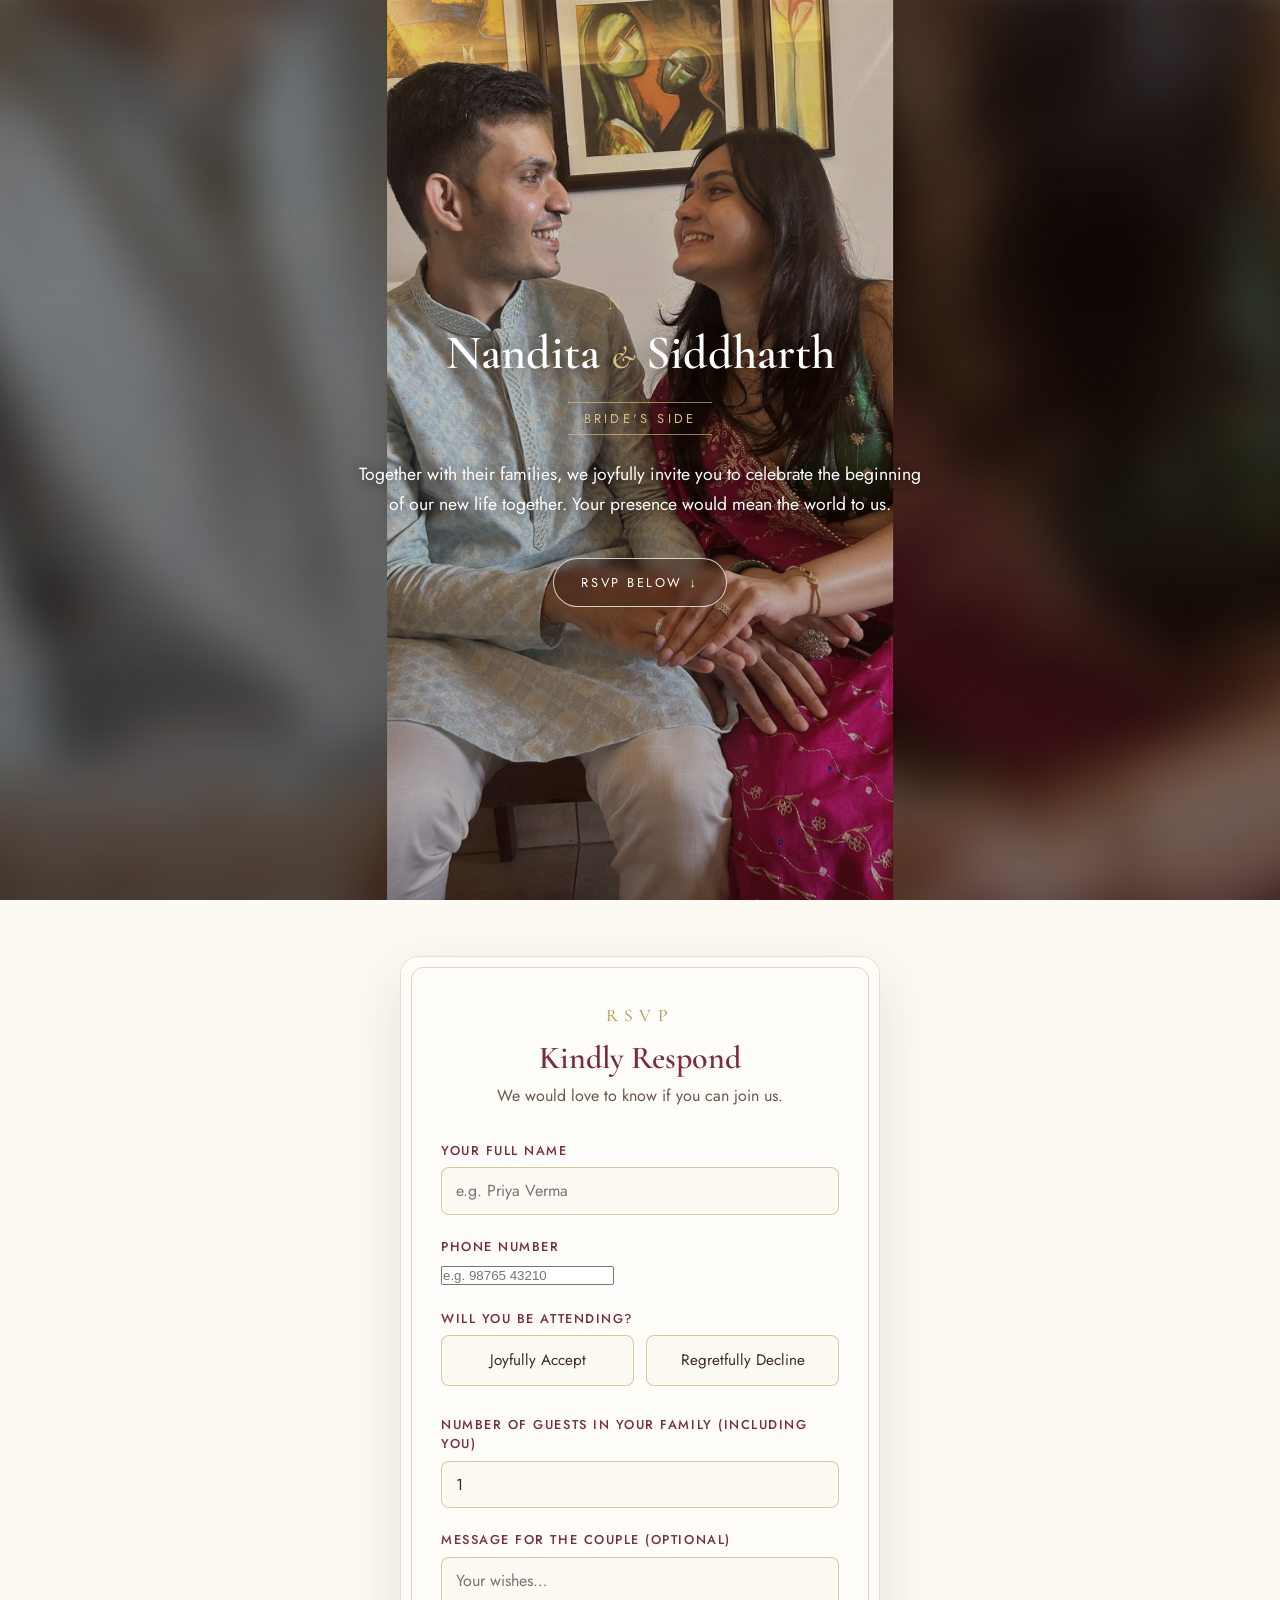
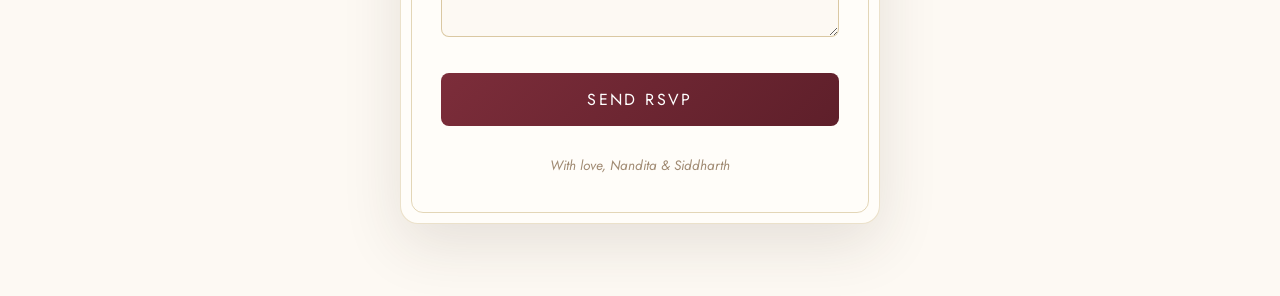
==== nandita/index.html @ 1c2ea53d "Add phone number field; hide form header after submission Co-Authored-By: Claude Fable 5 <noreply@an" ====
<!DOCTYPE html>
<html lang="en">
<head>
  <meta charset="UTF-8" />
  <meta name="viewport" content="width=device-width, initial-scale=1.0" />
  <title>Nandita &amp; Siddharth — RSVP</title>
  <link rel="preconnect" href="https://fonts.googleapis.com" />
  <link rel="preconnect" href="https://fonts.gstatic.com" crossorigin />
  <link href="https://fonts.googleapis.com/css2?family=Cormorant+Garamond:ital,wght@0,500;0,600;1,500&family=Jost:wght@300;400;500&display=swap" rel="stylesheet" />
  <link rel="stylesheet" href="../assets/style.css" />
</head>
<body class="rsvp" data-side="Bride's side (Nandita)">

  <section class="hero">
    <div class="bg-photo" aria-hidden="true">
      <div class="bg-blur"></div>
      <div class="bg-main"></div>
    </div>
    <div class="hero-content">
      <div class="monogram">N &middot; S</div>
      <h1>Nandita <span class="amp">&amp;</span> Siddharth</h1>
      <div class="side-tag">Bride's Side</div>
      <p class="hero-message">
        Together with their families, we joyfully invite you to celebrate
        the beginning of our new life together. Your presence would mean
        the world to us.
      </p>
      <a class="scroll-cue" href="#rsvp">RSVP Below &darr;</a>
    </div>
  </section>

  <section class="form-section" id="rsvp">
    <main class="card">
      <div id="form-intro">
        <div class="monogram">RSVP</div>
        <h2>Kindly Respond</h2>
        <p class="invite-line">We would love to know if you can join us.</p>
      </div>

      <form id="rsvp-form">
        <div class="field">
          <label for="name">Your Full Name</label>
          <input type="text" id="name" name="name" required autocomplete="name" placeholder="e.g. Priya Verma" />
        </div>

        <div class="field">
          <label for="phone">Phone Number</label>
          <input type="tel" id="phone" name="phone" required autocomplete="tel" inputmode="tel" pattern="[0-9+\-\s\(\)]{7,15}" title="Please enter a valid phone number" placeholder="e.g. 98765 43210" />
        </div>

        <div class="field">
          <label>Will you be attending?</label>
          <div class="choice-row">
            <span>
              <input type="radio" id="attend-yes" name="attending" value="Yes" required />
              <label class="choice" for="attend-yes">Joyfully Accept</label>
            </span>
            <span>
              <input type="radio" id="attend-no" name="attending" value="No" />
              <label class="choice" for="attend-no">Regretfully Decline</label>
            </span>
          </div>
        </div>

        <div class="field" id="guests-field">
          <label for="guests">Number of Guests in Your Family (including you)</label>
          <input type="number" id="guests" name="guests" min="1" max="15" value="1" />
        </div>

        <div class="field">
          <label for="message">Message for the Couple (optional)</label>
          <textarea id="message" name="message" placeholder="Your wishes…"></textarea>
        </div>

        <button type="submit">Send RSVP</button>
        <p id="form-error" class="hidden"></p>
      </form>

      <div id="thank-you" class="hidden">
        <p class="big">Thank you!</p>
        <p id="thank-you-text"></p>
      </div>

      <p class="footer-note">With love, Nandita &amp; Siddharth</p>
    </main>
  </section>

  <script src="../assets/config.js"></script>
  <script src="../assets/rsvp.js"></script>
</body>
</html>
---- assets/style.css ----
:root {
  --cream: #fdf9f3;
  --ink: #3d2b1f;
  --gold: #b08d3e;
  --gold-light: #d9bf82;
  --maroon: #7c2d3a;
  --maroon-dark: #5e1f2a;
  --shadow: 0 20px 60px rgba(61, 43, 31, 0.12);
}

* {
  margin: 0;
  padding: 0;
  box-sizing: border-box;
}

body {
  font-family: "Jost", "Segoe UI", sans-serif;
  background: var(--cream);
  color: var(--ink);
  min-height: 100vh;
  display: flex;
  align-items: center;
  justify-content: center;
  padding: 2rem 1rem;
  background-image:
    radial-gradient(circle at 10% 10%, rgba(176, 141, 62, 0.08), transparent 40%),
    radial-gradient(circle at 90% 90%, rgba(124, 45, 58, 0.07), transparent 40%);
}

.card {
  background: #fffdf9;
  max-width: 480px;
  width: 100%;
  border-radius: 18px;
  box-shadow: var(--shadow);
  padding: 3rem 2.5rem;
  text-align: center;
  border: 1px solid rgba(176, 141, 62, 0.25);
  position: relative;
}

.card::before {
  content: "";
  position: absolute;
  inset: 10px;
  border: 1px solid rgba(176, 141, 62, 0.35);
  border-radius: 12px;
  pointer-events: none;
}

.monogram {
  font-family: "Cormorant Garamond", Georgia, serif;
  font-size: 1.1rem;
  letter-spacing: 0.35em;
  text-transform: uppercase;
  color: var(--gold);
  margin-bottom: 0.75rem;
}

h1 {
  font-family: "Cormorant Garamond", Georgia, serif;
  font-weight: 600;
  font-size: 2.6rem;
  line-height: 1.15;
  color: var(--maroon);
  margin-bottom: 0.4rem;
}

h1 .amp {
  font-style: italic;
  color: var(--gold);
  font-size: 2rem;
}

.side-tag {
  display: inline-block;
  font-size: 0.8rem;
  letter-spacing: 0.25em;
  text-transform: uppercase;
  color: var(--gold);
  border-top: 1px solid var(--gold-light);
  border-bottom: 1px solid var(--gold-light);
  padding: 0.35rem 1rem;
  margin: 0.9rem 0 1.6rem;
}

.invite-line {
  font-size: 1rem;
  color: #6b5647;
  margin-bottom: 2rem;
  line-height: 1.6;
}

form {
  text-align: left;
}

.field {
  margin-bottom: 1.4rem;
}

label {
  display: block;
  font-size: 0.8rem;
  letter-spacing: 0.12em;
  text-transform: uppercase;
  color: var(--maroon);
  margin-bottom: 0.45rem;
  font-weight: 500;
}

input[type="text"],
input[type="number"],
textarea {
  width: 100%;
  padding: 0.7rem 0.9rem;
  border: 1px solid rgba(176, 141, 62, 0.45);
  border-radius: 8px;
  background: var(--cream);
  font-family: inherit;
  font-size: 1rem;
  color: var(--ink);
  transition: border-color 0.2s, box-shadow 0.2s;
}

input:focus,
textarea:focus {
  outline: none;
  border-color: var(--gold);
  box-shadow: 0 0 0 3px rgba(176, 141, 62, 0.15);
}

textarea {
  resize: vertical;
  min-height: 80px;
}

.choice-row {
  display: grid;
  grid-template-columns: 1fr 1fr;
  gap: 0.75rem;
}

.choice-row input[type="radio"] {
  position: absolute;
  opacity: 0;
  pointer-events: none;
}

.choice-row .choice {
  display: block;
  text-align: center;
  padding: 0.85rem 0.5rem;
  border: 1px solid rgba(176, 141, 62, 0.45);
  border-radius: 8px;
  background: var(--cream);
  cursor: pointer;
  font-size: 0.95rem;
  text-transform: none;
  letter-spacing: normal;
  color: var(--ink);
  font-weight: 400;
  transition: all 0.2s;
}

.choice-row input[type="radio"]:checked + .choice {
  background: var(--maroon);
  border-color: var(--maroon);
  color: #fff;
}

.choice-row input[type="radio"]:focus-visible + .choice {
  box-shadow: 0 0 0 3px rgba(124, 45, 58, 0.3);
}

button[type="submit"] {
  width: 100%;
  padding: 0.95rem;
  margin-top: 0.5rem;
  border: none;
  border-radius: 8px;
  background: linear-gradient(135deg, var(--maroon), var(--maroon-dark));
  color: #fff;
  font-family: inherit;
  font-size: 1rem;
  letter-spacing: 0.15em;
  text-transform: uppercase;
  cursor: pointer;
  transition: transform 0.15s, box-shadow 0.15s;
}

button[type="submit"]:hover:not(:disabled) {
  transform: translateY(-1px);
  box-shadow: 0 8px 20px rgba(124, 45, 58, 0.3);
}

button[type="submit"]:disabled {
  opacity: 0.6;
  cursor: wait;
}

#guests-field.hidden,
#thank-you.hidden,
#rsvp-form.hidden,
#form-intro.hidden,
#form-error.hidden {
  display: none;
}

#thank-you {
  padding: 2rem 0 1rem;
}

#thank-you .big {
  font-family: "Cormorant Garamond", Georgia, serif;
  font-size: 1.9rem;
  color: var(--maroon);
  margin-bottom: 0.6rem;
}

#thank-you p {
  color: #6b5647;
  line-height: 1.6;
}

#form-error {
  margin-top: 1rem;
  color: #a33;
  font-size: 0.9rem;
  text-align: center;
}

.footer-note {
  margin-top: 1.8rem;
  font-size: 0.85rem;
  color: #a08a72;
  font-style: italic;
}

/* Landing page */
body.landing {
  background: #2e1610;
}

/* Photo background: the full photo (never cropped) over a blurred fill */
.bg-photo {
  position: fixed;
  inset: 0;
  z-index: -1;
  overflow: hidden;
}

.bg-photo .bg-blur {
  position: absolute;
  inset: -5%;
  background: url("couple-bg.jpg") center / cover no-repeat;
  filter: blur(24px) brightness(0.65);
}

.bg-photo .bg-main {
  position: absolute;
  inset: 0;
  background: url("couple-bg.jpg") center / contain no-repeat;
  animation: bg-drift 16s ease-in-out infinite alternate;
  will-change: transform;
}

.bg-photo::after {
  content: "";
  position: absolute;
  inset: 0;
  background: linear-gradient(rgba(46, 22, 16, 0.15), rgba(46, 22, 16, 0.4));
}

@keyframes bg-drift {
  from {
    transform: scale(1);
  }
  to {
    transform: scale(1.04) translate(0.5%, -0.5%);
  }
}

@media (prefers-reduced-motion: reduce) {
  .bg-photo .bg-main,
  .scroll-cue {
    animation: none;
  }
}

/* RSVP pages: full-screen photo hero, form below */
html {
  scroll-behavior: smooth;
}

body.rsvp {
  display: block;
  padding: 0;
  background: var(--cream);
}

.hero {
  position: relative;
  min-height: 100vh;
  display: flex;
  align-items: center;
  justify-content: center;
  text-align: center;
  padding: 2rem 1rem;
  overflow: hidden;
}

.hero .bg-photo {
  position: absolute;
}

.hero-content {
  position: relative;
  max-width: 580px;
  color: #fff;
}

.hero-content .monogram {
  color: var(--gold-light);
}

.hero-content h1 {
  color: #fff;
  font-size: 3rem;
  text-shadow: 0 2px 20px rgba(0, 0, 0, 0.55);
}

.hero-content .amp {
  color: var(--gold-light);
}

.hero-content .side-tag {
  color: var(--gold-light);
  border-color: rgba(217, 191, 130, 0.65);
}

.hero-message {
  font-size: 1.1rem;
  line-height: 1.7;
  margin-bottom: 2.4rem;
  text-shadow: 0 1px 12px rgba(0, 0, 0, 0.6);
}

.scroll-cue {
  display: inline-block;
  color: #fff;
  text-decoration: none;
  font-size: 0.8rem;
  letter-spacing: 0.2em;
  text-transform: uppercase;
  padding: 0.85rem 1.7rem;
  border: 1px solid rgba(255, 255, 255, 0.75);
  border-radius: 999px;
  background: rgba(46, 22, 16, 0.35);
  backdrop-filter: blur(4px);
  -webkit-backdrop-filter: blur(4px);
  animation: cue-bob 1.8s ease-in-out infinite;
  transition: background 0.2s, border-color 0.2s;
}

.scroll-cue:hover {
  background: var(--maroon);
  border-color: var(--maroon);
}

@keyframes cue-bob {
  0%, 100% {
    transform: translateY(0);
  }
  50% {
    transform: translateY(6px);
  }
}

.form-section {
  display: flex;
  justify-content: center;
  padding: 3.5rem 1rem 4.5rem;
}

.card h2 {
  font-family: "Cormorant Garamond", Georgia, serif;
  font-weight: 600;
  font-size: 2rem;
  color: var(--maroon);
  margin-bottom: 0.4rem;
}

.landing-content {
  position: relative;
  max-width: 480px;
  width: 100%;
  text-align: center;
}

.landing-content .monogram {
  color: var(--gold-light);
}

.landing-content h1 {
  color: #fff;
  text-shadow: 0 2px 20px rgba(0, 0, 0, 0.55);
}

.landing-content .amp {
  color: var(--gold-light);
}

.landing-content .invite-line {
  color: rgba(255, 255, 255, 0.92);
  text-shadow: 0 1px 12px rgba(0, 0, 0, 0.6);
}


.couple-photo {
  width: 210px;
  height: 265px;
  margin: 0.5rem auto 1.4rem;
  border-radius: 110px 110px 14px 14px;
  padding: 6px;
  background: linear-gradient(160deg, var(--gold-light), var(--gold), var(--gold-light));
  box-shadow: 0 12px 30px rgba(61, 43, 31, 0.18);
}

.couple-photo img {
  width: 100%;
  height: 100%;
  object-fit: cover;
  object-position: center 30%;
  border-radius: 104px 104px 10px 10px;
  display: block;
}


.landing-links {
  display: grid;
  gap: 1rem;
  margin-top: 1.5rem;
}

.landing-links a {
  display: block;
  padding: 1rem;
  border: 1px solid rgba(217, 191, 130, 0.7);
  border-radius: 10px;
  text-decoration: none;
  color: #fff;
  font-size: 1.05rem;
  letter-spacing: 0.08em;
  background: rgba(46, 22, 16, 0.4);
  backdrop-filter: blur(5px);
  -webkit-backdrop-filter: blur(5px);
  text-shadow: 0 1px 8px rgba(0, 0, 0, 0.5);
  transition: all 0.2s;
}

.landing-links a:hover {
  background: var(--maroon);
  color: #fff;
  border-color: var(--maroon);
}
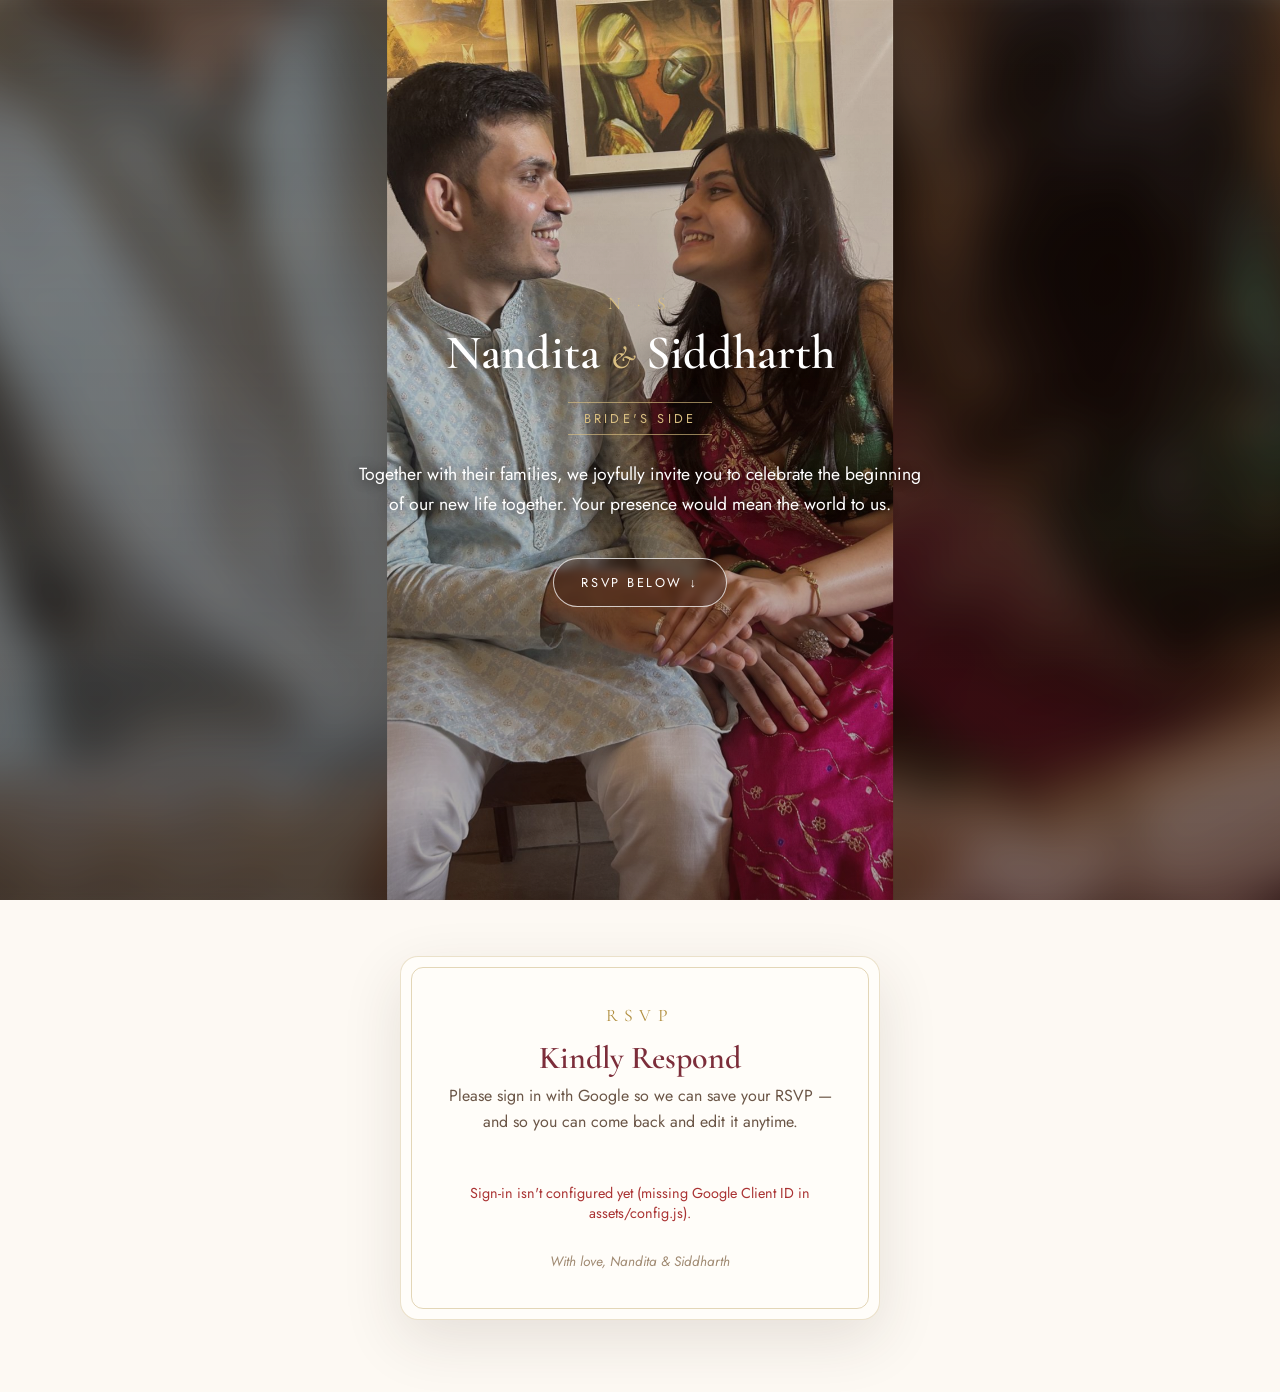
==== commit 0b49fd00: "Add Google sign-in with one editable RSVP per email Store all responses in a single RSVPs tab keyed " ====
--- a/nandita/index.html
+++ b/nandita/index.html
@@ -31,16 +31,30 @@
 
   <section class="form-section" id="rsvp">
     <main class="card">
-      <div id="form-intro">
+      <div id="signin-gate">
         <div class="monogram">RSVP</div>
         <h2>Kindly Respond</h2>
-        <p class="invite-line">We would love to know if you can join us.</p>
+        <p class="invite-line">Please sign in with Google so we can save your RSVP — and so you can come back and edit it anytime.</p>
+        <div id="google-btn"></div>
+        <p id="signin-error" class="hidden"></p>
       </div>
 
-      <form id="rsvp-form">
+      <div id="form-intro" class="hidden">
+        <div class="monogram">RSVP</div>
+        <h2 id="form-heading">Kindly Respond</h2>
+        <p class="invite-line" id="form-subtitle">We would love to know if you can join us.</p>
+        <p id="signed-in-as" class="signed-in"></p>
+      </div>
+
+      <form id="rsvp-form" class="hidden">
         <div class="field">
           <label for="name">Your Full Name</label>
           <input type="text" id="name" name="name" required autocomplete="name" placeholder="e.g. Priya Verma" />
+        </div>
+
+        <div class="field">
+          <label for="email">Email</label>
+          <input type="email" id="email" name="email" readonly />
         </div>
 
         <div class="field">
@@ -72,7 +86,7 @@
           <textarea id="message" name="message" placeholder="Your wishes…"></textarea>
         </div>
 
-        <button type="submit">Send RSVP</button>
+        <button type="submit" id="submit-btn">Send RSVP</button>
         <p id="form-error" class="hidden"></p>
       </form>
 
@@ -85,6 +99,7 @@
     </main>
   </section>
 
+  <script src="https://accounts.google.com/gsi/client"></script>
   <script src="../assets/config.js"></script>
   <script src="../assets/rsvp.js"></script>
 </body>
--- a/assets/style.css
+++ b/assets/style.css
@@ -204,8 +204,29 @@
 #thank-you.hidden,
 #rsvp-form.hidden,
 #form-intro.hidden,
+#signin-gate.hidden,
+#signin-error.hidden,
 #form-error.hidden {
   display: none;
+}
+
+#google-btn {
+  display: flex;
+  justify-content: center;
+  margin: 1.6rem 0 0.4rem;
+}
+
+.signed-in {
+  font-size: 0.85rem;
+  color: #6b5647;
+  margin-top: 0.5rem;
+}
+
+#signin-error {
+  margin-top: 1rem;
+  color: #a33;
+  font-size: 0.9rem;
+  text-align: center;
 }
 
 #thank-you {
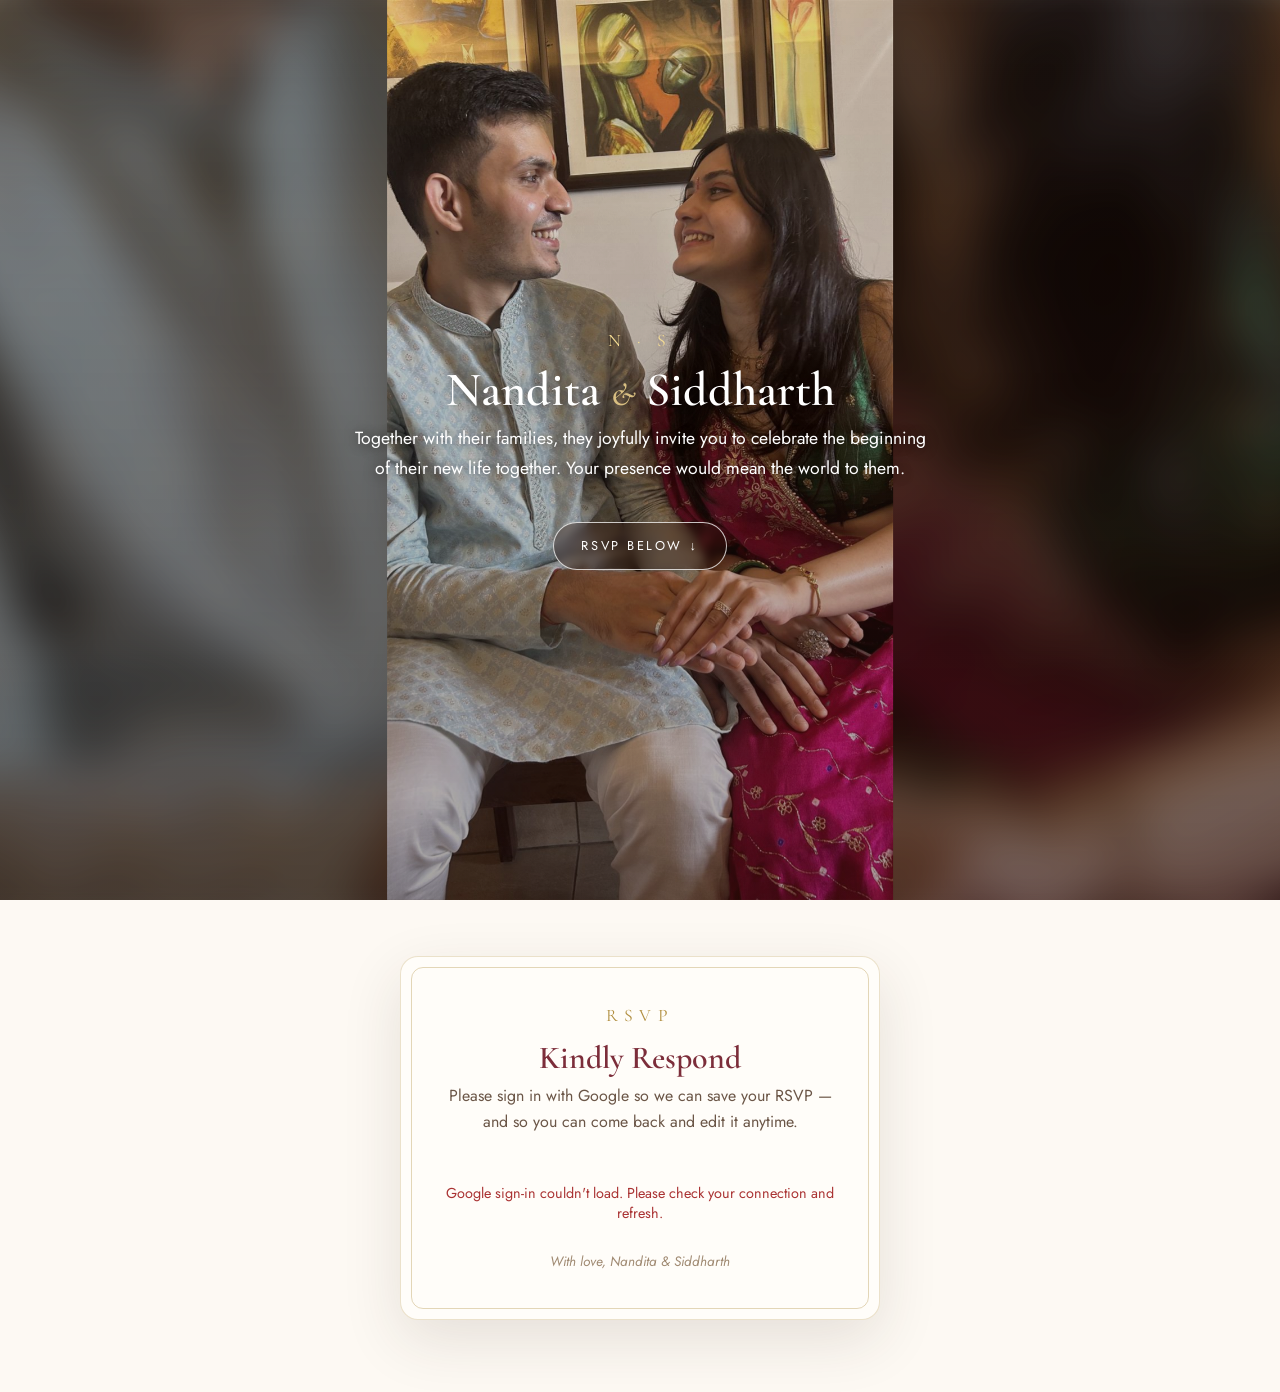
==== commit a29bffa0: "Remove side tags, update hero message, brighten monogram over photo Co-Authored-By: Claude Fable 5 <" ====
--- a/nandita/index.html
+++ b/nandita/index.html
@@ -19,11 +19,10 @@
     <div class="hero-content">
       <div class="monogram">N &middot; S</div>
       <h1>Nandita <span class="amp">&amp;</span> Siddharth</h1>
-      <div class="side-tag">Bride's Side</div>
       <p class="hero-message">
-        Together with their families, we joyfully invite you to celebrate
-        the beginning of our new life together. Your presence would mean
-        the world to us.
+        Together with their families, they joyfully invite you to celebrate
+        the beginning of their new life together. Your presence would mean
+        the world to them.
       </p>
       <a class="scroll-cue" href="#rsvp">RSVP Below &darr;</a>
     </div>
--- a/assets/style.css
+++ b/assets/style.css
@@ -343,7 +343,8 @@
 }
 
 .hero-content .monogram {
-  color: var(--gold-light);
+  color: #f6dd93;
+  text-shadow: 0 2px 12px rgba(0, 0, 0, 0.8);
 }
 
 .hero-content h1 {
@@ -421,7 +422,8 @@
 }
 
 .landing-content .monogram {
-  color: var(--gold-light);
+  color: #f6dd93;
+  text-shadow: 0 2px 12px rgba(0, 0, 0, 0.8);
 }
 
 .landing-content h1 {
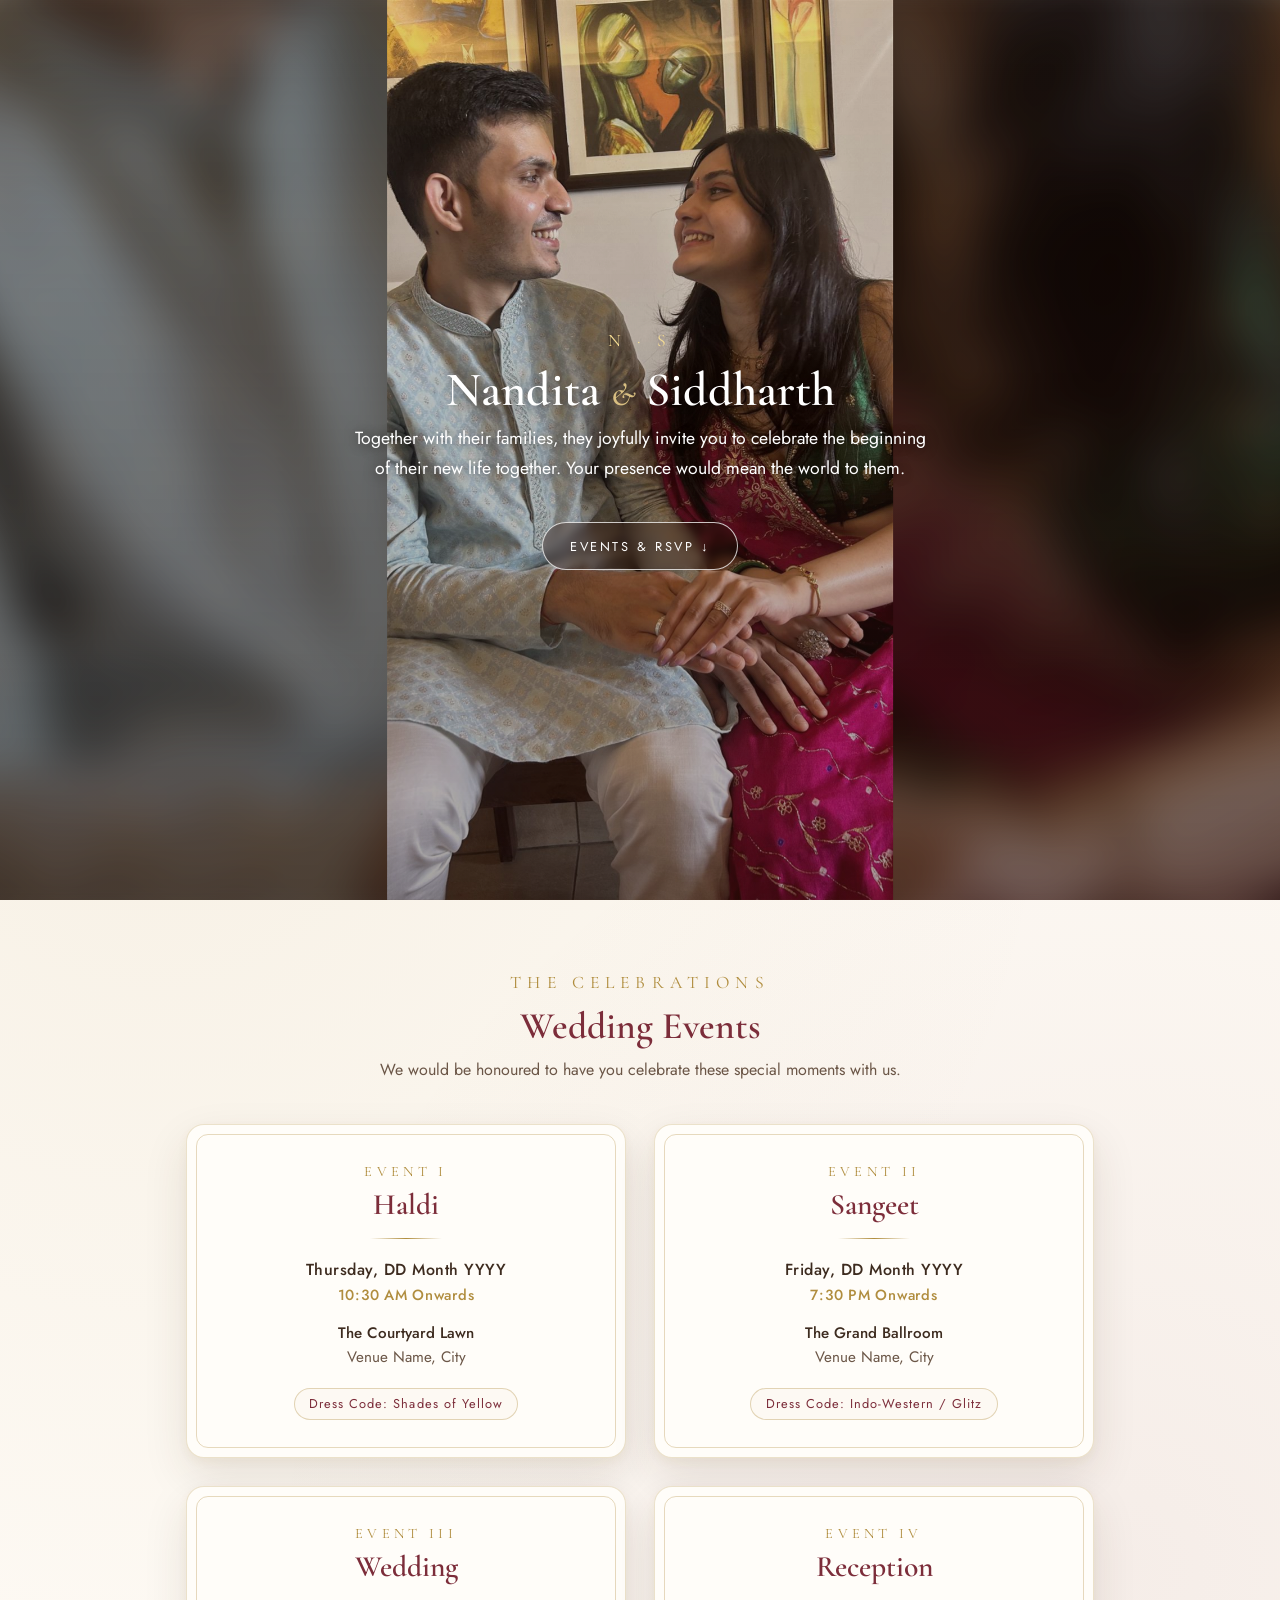
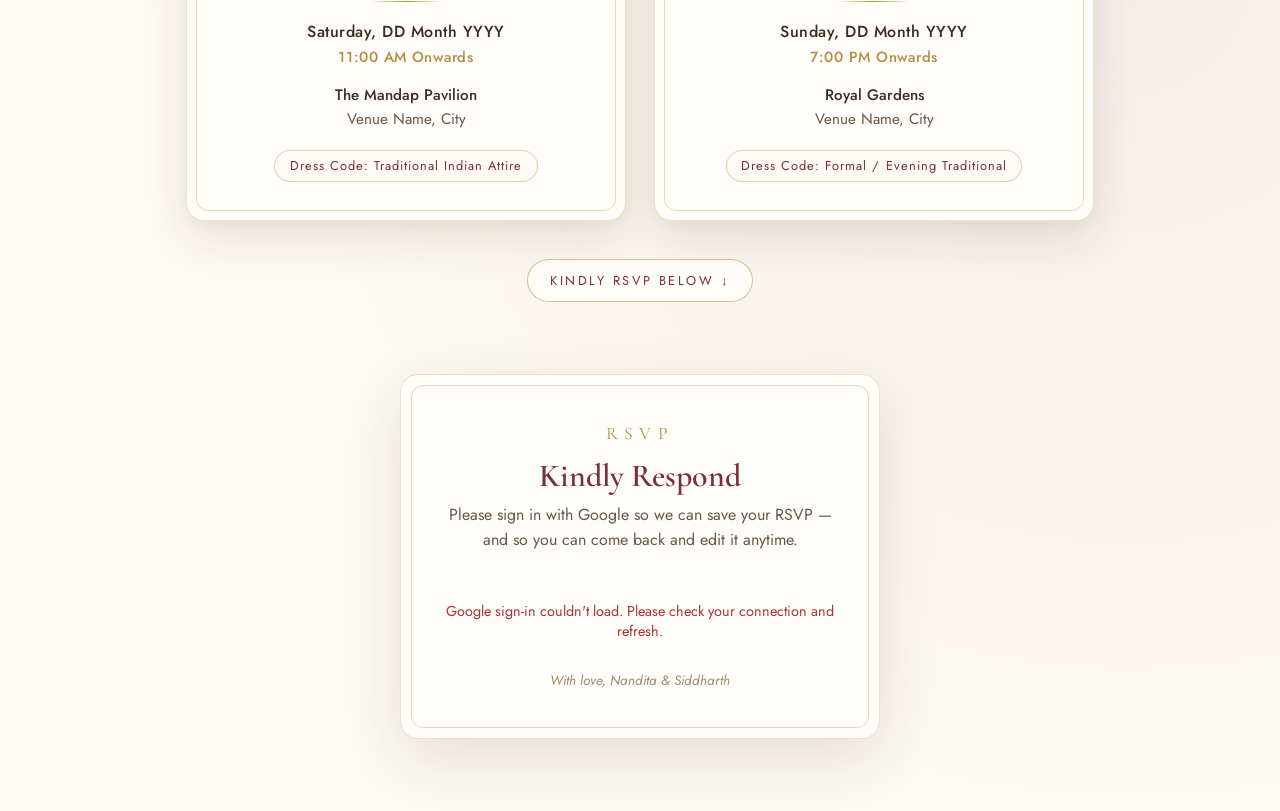
==== commit 90773159: "Add floating event cards, per-event invite links, and per-link sheet tabs" ====
--- a/nandita/index.html
+++ b/nandita/index.html
@@ -9,7 +9,7 @@
   <link href="https://fonts.googleapis.com/css2?family=Cormorant+Garamond:ital,wght@0,500;0,600;1,500&family=Jost:wght@300;400;500&display=swap" rel="stylesheet" />
   <link rel="stylesheet" href="../assets/style.css" />
 </head>
-<body class="rsvp" data-side="Bride's side (Nandita)">
+<body class="rsvp" data-side="Bride - All Events">
 
   <section class="hero">
     <div class="bg-photo" aria-hidden="true">
@@ -24,7 +24,75 @@
         the beginning of their new life together. Your presence would mean
         the world to them.
       </p>
-      <a class="scroll-cue" href="#rsvp">RSVP Below &darr;</a>
+      <a class="scroll-cue" href="#events">Events &amp; RSVP &darr;</a>
+    </div>
+  </section>
+
+  <!-- Event Details: up to 4 floating cards (remove or edit any card below) -->
+  <section class="events-section" id="events">
+    <div class="events-header">
+      <div class="monogram">The Celebrations</div>
+      <h2>Wedding Events</h2>
+      <p class="events-intro">We would be honoured to have you celebrate these special moments with us.</p>
+    </div>
+
+    <div class="events-grid">
+      <article class="event-card">
+        <div class="event-tag">Event I</div>
+        <h3 class="event-title">Haldi</h3>
+        <div class="event-divider" aria-hidden="true"></div>
+        <p class="event-date">Thursday, DD Month YYYY</p>
+        <p class="event-time">10:30 AM Onwards</p>
+        <p class="event-venue">
+          <strong>The Courtyard Lawn</strong>
+          Venue Name, City
+        </p>
+        <span class="event-note">Dress Code: Shades of Yellow</span>
+        <!-- Optional map link: <br /><a class="event-map-link" href="https://maps.google.com" target="_blank" rel="noopener">View on Map</a> -->
+      </article>
+
+      <article class="event-card">
+        <div class="event-tag">Event II</div>
+        <h3 class="event-title">Sangeet</h3>
+        <div class="event-divider" aria-hidden="true"></div>
+        <p class="event-date">Friday, DD Month YYYY</p>
+        <p class="event-time">7:30 PM Onwards</p>
+        <p class="event-venue">
+          <strong>The Grand Ballroom</strong>
+          Venue Name, City
+        </p>
+        <span class="event-note">Dress Code: Indo-Western / Glitz</span>
+      </article>
+
+      <article class="event-card">
+        <div class="event-tag">Event III</div>
+        <h3 class="event-title">Wedding</h3>
+        <div class="event-divider" aria-hidden="true"></div>
+        <p class="event-date">Saturday, DD Month YYYY</p>
+        <p class="event-time">11:00 AM Onwards</p>
+        <p class="event-venue">
+          <strong>The Mandap Pavilion</strong>
+          Venue Name, City
+        </p>
+        <span class="event-note">Dress Code: Traditional Indian Attire</span>
+      </article>
+
+      <article class="event-card">
+        <div class="event-tag">Event IV</div>
+        <h3 class="event-title">Reception</h3>
+        <div class="event-divider" aria-hidden="true"></div>
+        <p class="event-date">Sunday, DD Month YYYY</p>
+        <p class="event-time">7:00 PM Onwards</p>
+        <p class="event-venue">
+          <strong>Royal Gardens</strong>
+          Venue Name, City
+        </p>
+        <span class="event-note">Dress Code: Formal / Evening Traditional</span>
+      </article>
+    </div>
+
+    <div class="events-cta">
+      <a class="events-rsvp-cue" href="#rsvp">Kindly RSVP Below &darr;</a>
     </div>
   </section>
 
--- a/assets/style.css
+++ b/assets/style.css
@@ -308,9 +308,14 @@
   .scroll-cue {
     animation: none;
   }
-}
-
-/* RSVP pages: full-screen photo hero, form below */
+  .event-card.will-reveal {
+    opacity: 1;
+    transform: none;
+    transition: none;
+  }
+}
+
+/* RSVP pages: full-screen photo hero, events, form below */
 html {
   scroll-behavior: smooth;
 }
@@ -318,7 +323,10 @@
 body.rsvp {
   display: block;
   padding: 0;
-  background: var(--cream);
+  background-color: var(--cream);
+  background-image:
+    radial-gradient(circle at 12% 30%, rgba(176, 141, 62, 0.08), transparent 45%),
+    radial-gradient(circle at 88% 65%, rgba(124, 45, 58, 0.06), transparent 45%);
 }
 
 .hero {
@@ -400,10 +408,208 @@
   }
 }
 
+/* Events section — up to 4 floating cards */
+.events-section {
+  max-width: 960px;
+  margin: 0 auto;
+  padding: 4.5rem 1.25rem 2rem;
+  text-align: center;
+}
+
+.events-header {
+  max-width: 540px;
+  margin: 0 auto 2.6rem;
+}
+
+.events-header h2 {
+  font-family: "Cormorant Garamond", Georgia, serif;
+  font-weight: 600;
+  font-size: 2.35rem;
+  line-height: 1.15;
+  color: var(--maroon);
+  margin-bottom: 0.55rem;
+}
+
+.events-intro {
+  font-size: 1rem;
+  color: #6b5647;
+  line-height: 1.6;
+}
+
+.events-grid {
+  display: flex;
+  flex-wrap: wrap;
+  justify-content: center;
+  gap: 1.75rem;
+}
+
+.event-card {
+  background: #fffdf9;
+  flex: 1 1 320px;
+  max-width: 440px;
+  width: 100%;
+  border-radius: 18px;
+  padding: 2.35rem 2rem;
+  text-align: center;
+  border: 1px solid rgba(176, 141, 62, 0.25);
+  box-shadow:
+    0 18px 46px rgba(61, 43, 31, 0.11),
+    0 4px 12px rgba(176, 141, 62, 0.08);
+  position: relative;
+  transition:
+    opacity 0.7s cubic-bezier(0.22, 1, 0.36, 1),
+    transform 0.7s cubic-bezier(0.22, 1, 0.36, 1),
+    box-shadow 0.3s ease;
+}
+
+.event-card:only-child {
+  max-width: 480px;
+}
+
+.event-card::before {
+  content: "";
+  position: absolute;
+  inset: 9px;
+  border: 1px solid rgba(176, 141, 62, 0.32);
+  border-radius: 12px;
+  pointer-events: none;
+}
+
+.event-card.will-reveal {
+  opacity: 0;
+  transform: translateY(36px);
+}
+
+.event-card.will-reveal.is-visible {
+  opacity: 1;
+  transform: translateY(0);
+}
+
+@media (min-width: 720px) {
+  .event-card.will-reveal:nth-child(even) {
+    transition-delay: 0.12s;
+  }
+}
+
+.event-card:hover,
+.event-card.will-reveal.is-visible:hover {
+  transform: translateY(-6px);
+  box-shadow:
+    0 26px 56px rgba(61, 43, 31, 0.16),
+    0 8px 20px rgba(176, 141, 62, 0.12);
+  transition-delay: 0s;
+}
+
+.event-tag {
+  font-family: "Cormorant Garamond", Georgia, serif;
+  font-size: 0.9rem;
+  letter-spacing: 0.3em;
+  text-transform: uppercase;
+  color: var(--gold);
+  margin-bottom: 0.45rem;
+}
+
+.event-title {
+  font-family: "Cormorant Garamond", Georgia, serif;
+  font-weight: 600;
+  font-size: 1.85rem;
+  line-height: 1.2;
+  color: var(--maroon);
+}
+
+.event-divider {
+  width: 72px;
+  height: 1px;
+  margin: 1rem auto 1.15rem;
+  background: linear-gradient(90deg, transparent, var(--gold), transparent);
+}
+
+.event-date {
+  font-weight: 500;
+  font-size: 1rem;
+  color: var(--ink);
+  letter-spacing: 0.03em;
+}
+
+.event-time {
+  font-size: 0.92rem;
+  color: var(--gold);
+  font-weight: 500;
+  letter-spacing: 0.05em;
+  margin-top: 0.2rem;
+}
+
+.event-venue {
+  margin-top: 1rem;
+  font-size: 0.95rem;
+  line-height: 1.55;
+  color: #6b5647;
+}
+
+.event-venue strong {
+  display: block;
+  font-weight: 500;
+  color: var(--ink);
+}
+
+.event-note {
+  display: inline-block;
+  margin-top: 1.15rem;
+  padding: 0.35rem 0.9rem;
+  font-size: 0.8rem;
+  letter-spacing: 0.08em;
+  color: var(--maroon);
+  background: var(--cream);
+  border: 1px solid rgba(176, 141, 62, 0.35);
+  border-radius: 999px;
+}
+
+.event-map-link {
+  display: inline-block;
+  margin-top: 0.85rem;
+  font-size: 0.82rem;
+  letter-spacing: 0.12em;
+  text-transform: uppercase;
+  color: var(--gold);
+  text-decoration: none;
+  border-bottom: 1px solid rgba(176, 141, 62, 0.45);
+  padding-bottom: 0.1rem;
+  transition: color 0.2s, border-color 0.2s;
+}
+
+.event-map-link:hover {
+  color: var(--maroon);
+  border-color: var(--maroon);
+}
+
+.events-cta {
+  margin-top: 2.4rem;
+}
+
+.events-rsvp-cue {
+  display: inline-block;
+  color: var(--maroon);
+  text-decoration: none;
+  font-size: 0.8rem;
+  letter-spacing: 0.2em;
+  text-transform: uppercase;
+  padding: 0.7rem 1.4rem;
+  border: 1px solid rgba(176, 141, 62, 0.55);
+  border-radius: 999px;
+  background: #fffdf9;
+  transition: background 0.2s, color 0.2s, border-color 0.2s;
+}
+
+.events-rsvp-cue:hover {
+  background: var(--maroon);
+  color: #fff;
+  border-color: var(--maroon);
+}
+
 .form-section {
   display: flex;
   justify-content: center;
-  padding: 3.5rem 1rem 4.5rem;
+  padding: 2.5rem 1rem 4.5rem;
 }
 
 .card h2 {
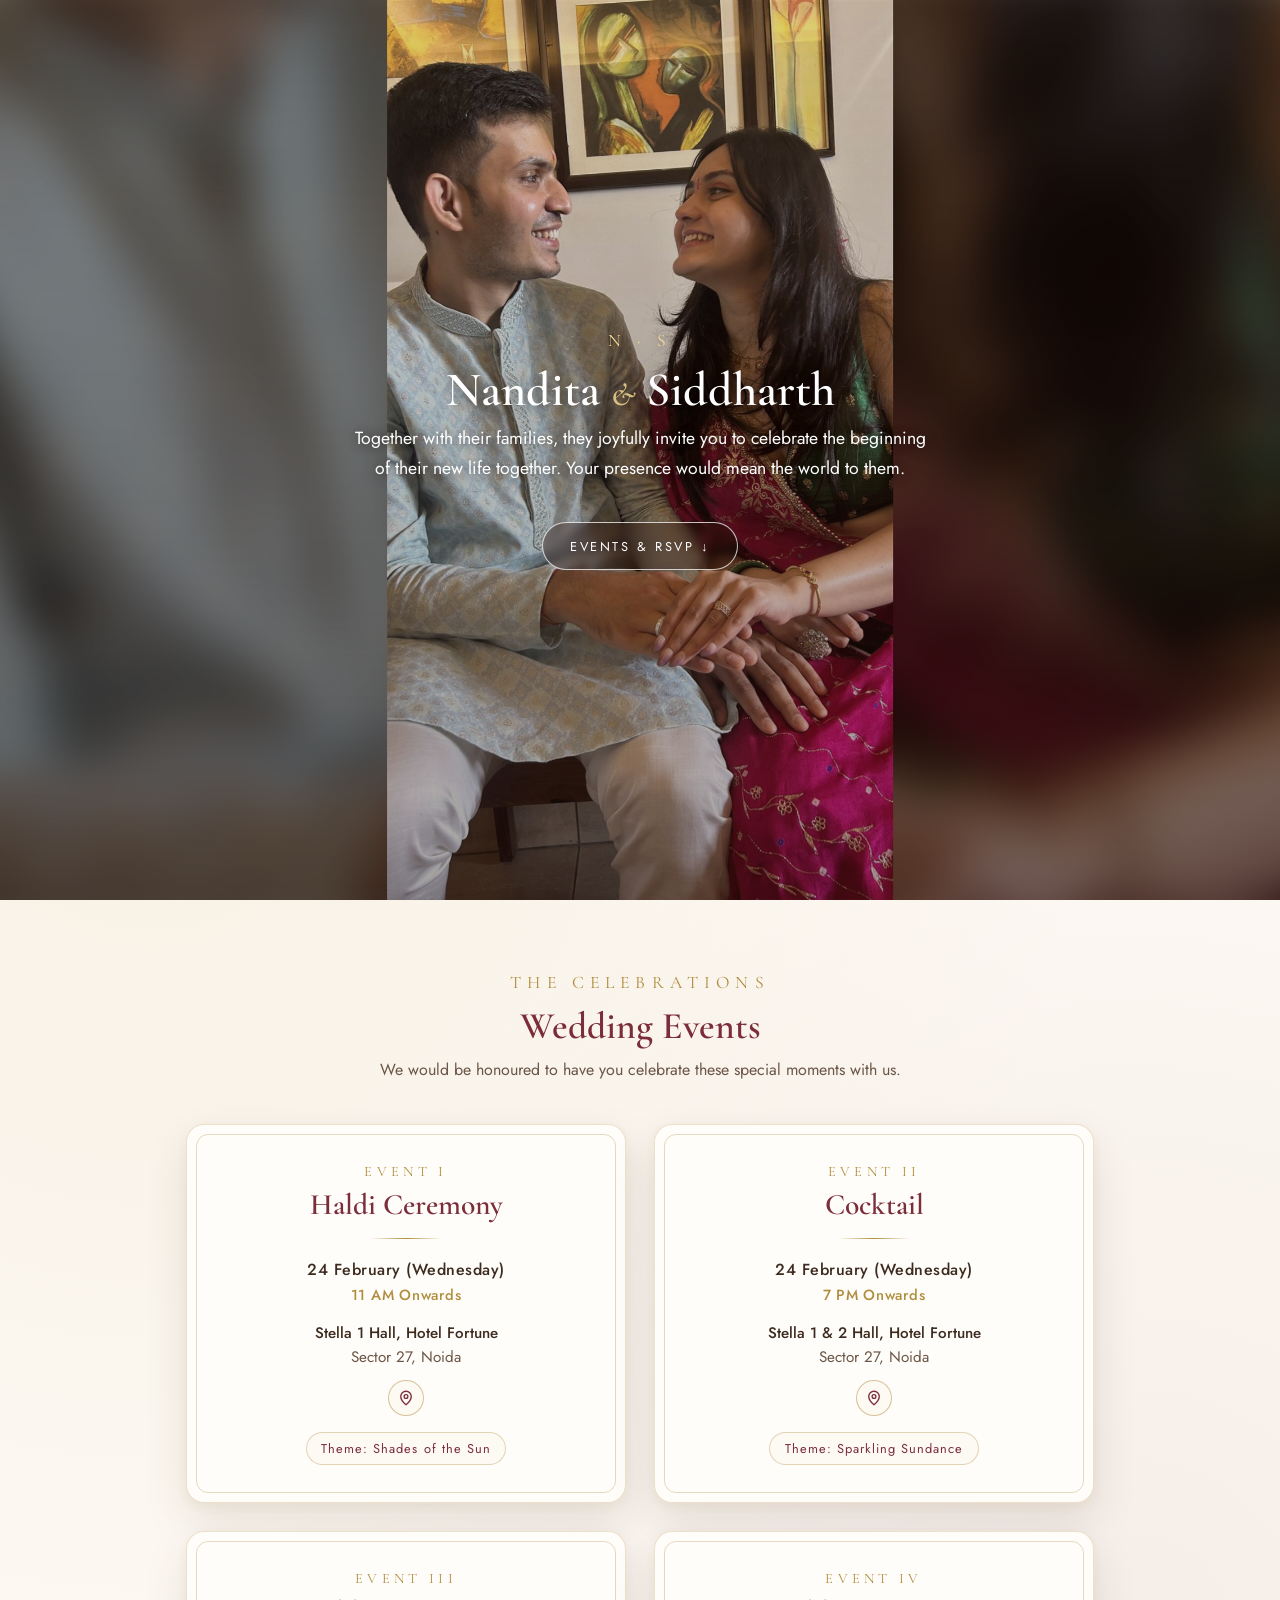
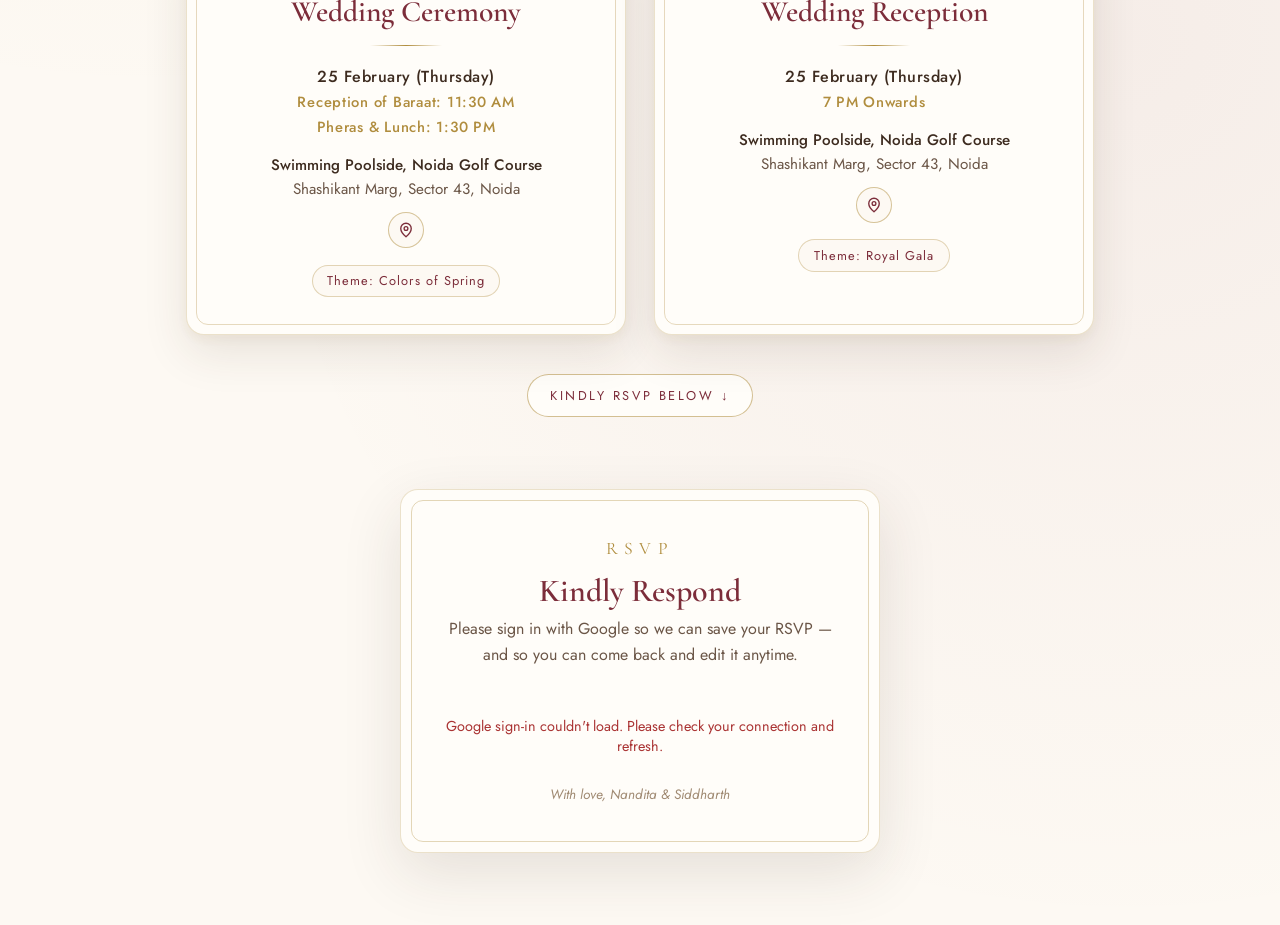
==== commit 5c92ffdc: "Add final event details, map pin icons, and Bride Cocktail rename" ====
--- a/nandita/index.html
+++ b/nandita/index.html
@@ -39,55 +39,59 @@
     <div class="events-grid">
       <article class="event-card">
         <div class="event-tag">Event I</div>
-        <h3 class="event-title">Haldi</h3>
+        <h3 class="event-title">Haldi Ceremony</h3>
         <div class="event-divider" aria-hidden="true"></div>
-        <p class="event-date">Thursday, DD Month YYYY</p>
-        <p class="event-time">10:30 AM Onwards</p>
+        <p class="event-date">24 February (Wednesday)</p>
+        <p class="event-time">11 AM Onwards</p>
         <p class="event-venue">
-          <strong>The Courtyard Lawn</strong>
-          Venue Name, City
+          <strong>Stella 1 Hall, Hotel Fortune</strong>
+          Sector 27, Noida
         </p>
-        <span class="event-note">Dress Code: Shades of Yellow</span>
-        <!-- Optional map link: <br /><a class="event-map-link" href="https://maps.google.com" target="_blank" rel="noopener">View on Map</a> -->
+        <a class="event-map-link" href="https://maps.app.goo.gl/Rfp9CRdD4WfoeM5F8" target="_blank" rel="noopener" aria-label="Open in Google Maps" title="Open in Google Maps"><svg viewBox="0 0 24 24" width="18" height="18" fill="none" stroke="currentColor" stroke-width="1.8" stroke-linecap="round" stroke-linejoin="round" aria-hidden="true"><path d="M12 21s-7-5.68-7-11a7 7 0 1 1 14 0c0 5.32-7 11-7 11z" /><circle cx="12" cy="10" r="2.5" /></svg></a>
+        <span class="event-note">Theme: Shades of the Sun</span>
       </article>
 
       <article class="event-card">
         <div class="event-tag">Event II</div>
-        <h3 class="event-title">Sangeet</h3>
+        <h3 class="event-title">Cocktail</h3>
         <div class="event-divider" aria-hidden="true"></div>
-        <p class="event-date">Friday, DD Month YYYY</p>
-        <p class="event-time">7:30 PM Onwards</p>
+        <p class="event-date">24 February (Wednesday)</p>
+        <p class="event-time">7 PM Onwards</p>
         <p class="event-venue">
-          <strong>The Grand Ballroom</strong>
-          Venue Name, City
+          <strong>Stella 1 &amp; 2 Hall, Hotel Fortune</strong>
+          Sector 27, Noida
         </p>
-        <span class="event-note">Dress Code: Indo-Western / Glitz</span>
+        <a class="event-map-link" href="https://maps.app.goo.gl/Rfp9CRdD4WfoeM5F8" target="_blank" rel="noopener" aria-label="Open in Google Maps" title="Open in Google Maps"><svg viewBox="0 0 24 24" width="18" height="18" fill="none" stroke="currentColor" stroke-width="1.8" stroke-linecap="round" stroke-linejoin="round" aria-hidden="true"><path d="M12 21s-7-5.68-7-11a7 7 0 1 1 14 0c0 5.32-7 11-7 11z" /><circle cx="12" cy="10" r="2.5" /></svg></a>
+        <span class="event-note">Theme: Sparkling Sundance</span>
       </article>
 
       <article class="event-card">
         <div class="event-tag">Event III</div>
-        <h3 class="event-title">Wedding</h3>
+        <h3 class="event-title">Wedding Ceremony</h3>
         <div class="event-divider" aria-hidden="true"></div>
-        <p class="event-date">Saturday, DD Month YYYY</p>
-        <p class="event-time">11:00 AM Onwards</p>
+        <p class="event-date">25 February (Thursday)</p>
+        <p class="event-time">Reception of Baraat: 11:30 AM</p>
+        <p class="event-time">Pheras &amp; Lunch: 1:30 PM</p>
         <p class="event-venue">
-          <strong>The Mandap Pavilion</strong>
-          Venue Name, City
+          <strong>Swimming Poolside, Noida Golf Course</strong>
+          Shashikant Marg, Sector 43, Noida
         </p>
-        <span class="event-note">Dress Code: Traditional Indian Attire</span>
+        <a class="event-map-link" href="https://maps.app.goo.gl/R5cNA3aHKBmnNBvq9" target="_blank" rel="noopener" aria-label="Open in Google Maps" title="Open in Google Maps"><svg viewBox="0 0 24 24" width="18" height="18" fill="none" stroke="currentColor" stroke-width="1.8" stroke-linecap="round" stroke-linejoin="round" aria-hidden="true"><path d="M12 21s-7-5.68-7-11a7 7 0 1 1 14 0c0 5.32-7 11-7 11z" /><circle cx="12" cy="10" r="2.5" /></svg></a>
+        <span class="event-note">Theme: Colors of Spring</span>
       </article>
 
       <article class="event-card">
         <div class="event-tag">Event IV</div>
-        <h3 class="event-title">Reception</h3>
+        <h3 class="event-title">Wedding Reception</h3>
         <div class="event-divider" aria-hidden="true"></div>
-        <p class="event-date">Sunday, DD Month YYYY</p>
-        <p class="event-time">7:00 PM Onwards</p>
+        <p class="event-date">25 February (Thursday)</p>
+        <p class="event-time">7 PM Onwards</p>
         <p class="event-venue">
-          <strong>Royal Gardens</strong>
-          Venue Name, City
+          <strong>Swimming Poolside, Noida Golf Course</strong>
+          Shashikant Marg, Sector 43, Noida
         </p>
-        <span class="event-note">Dress Code: Formal / Evening Traditional</span>
+        <a class="event-map-link" href="https://maps.app.goo.gl/R5cNA3aHKBmnNBvq9" target="_blank" rel="noopener" aria-label="Open in Google Maps" title="Open in Google Maps"><svg viewBox="0 0 24 24" width="18" height="18" fill="none" stroke="currentColor" stroke-width="1.8" stroke-linecap="round" stroke-linejoin="round" aria-hidden="true"><path d="M12 21s-7-5.68-7-11a7 7 0 1 1 14 0c0 5.32-7 11-7 11z" /><circle cx="12" cy="10" r="2.5" /></svg></a>
+        <span class="event-note">Theme: Royal Gala</span>
       </article>
     </div>
 
--- a/assets/style.css
+++ b/assets/style.css
@@ -553,8 +553,9 @@
 }
 
 .event-note {
-  display: inline-block;
-  margin-top: 1.15rem;
+  display: block;
+  width: fit-content;
+  margin: 1.05rem auto 0;
   padding: 0.35rem 0.9rem;
   font-size: 0.8rem;
   letter-spacing: 0.08em;
@@ -565,21 +566,25 @@
 }
 
 .event-map-link {
-  display: inline-block;
-  margin-top: 0.85rem;
-  font-size: 0.82rem;
-  letter-spacing: 0.12em;
-  text-transform: uppercase;
-  color: var(--gold);
+  display: flex;
+  align-items: center;
+  justify-content: center;
+  width: 36px;
+  height: 36px;
+  margin: 0.65rem auto 0;
+  color: var(--maroon);
+  background: var(--cream);
+  border: 1px solid rgba(176, 141, 62, 0.5);
+  border-radius: 50%;
   text-decoration: none;
-  border-bottom: 1px solid rgba(176, 141, 62, 0.45);
-  padding-bottom: 0.1rem;
-  transition: color 0.2s, border-color 0.2s;
+  transition: background 0.2s, color 0.2s, border-color 0.2s, transform 0.2s;
 }
 
 .event-map-link:hover {
-  color: var(--maroon);
+  background: var(--maroon);
+  color: #fff;
   border-color: var(--maroon);
+  transform: translateY(-2px);
 }
 
 .events-cta {
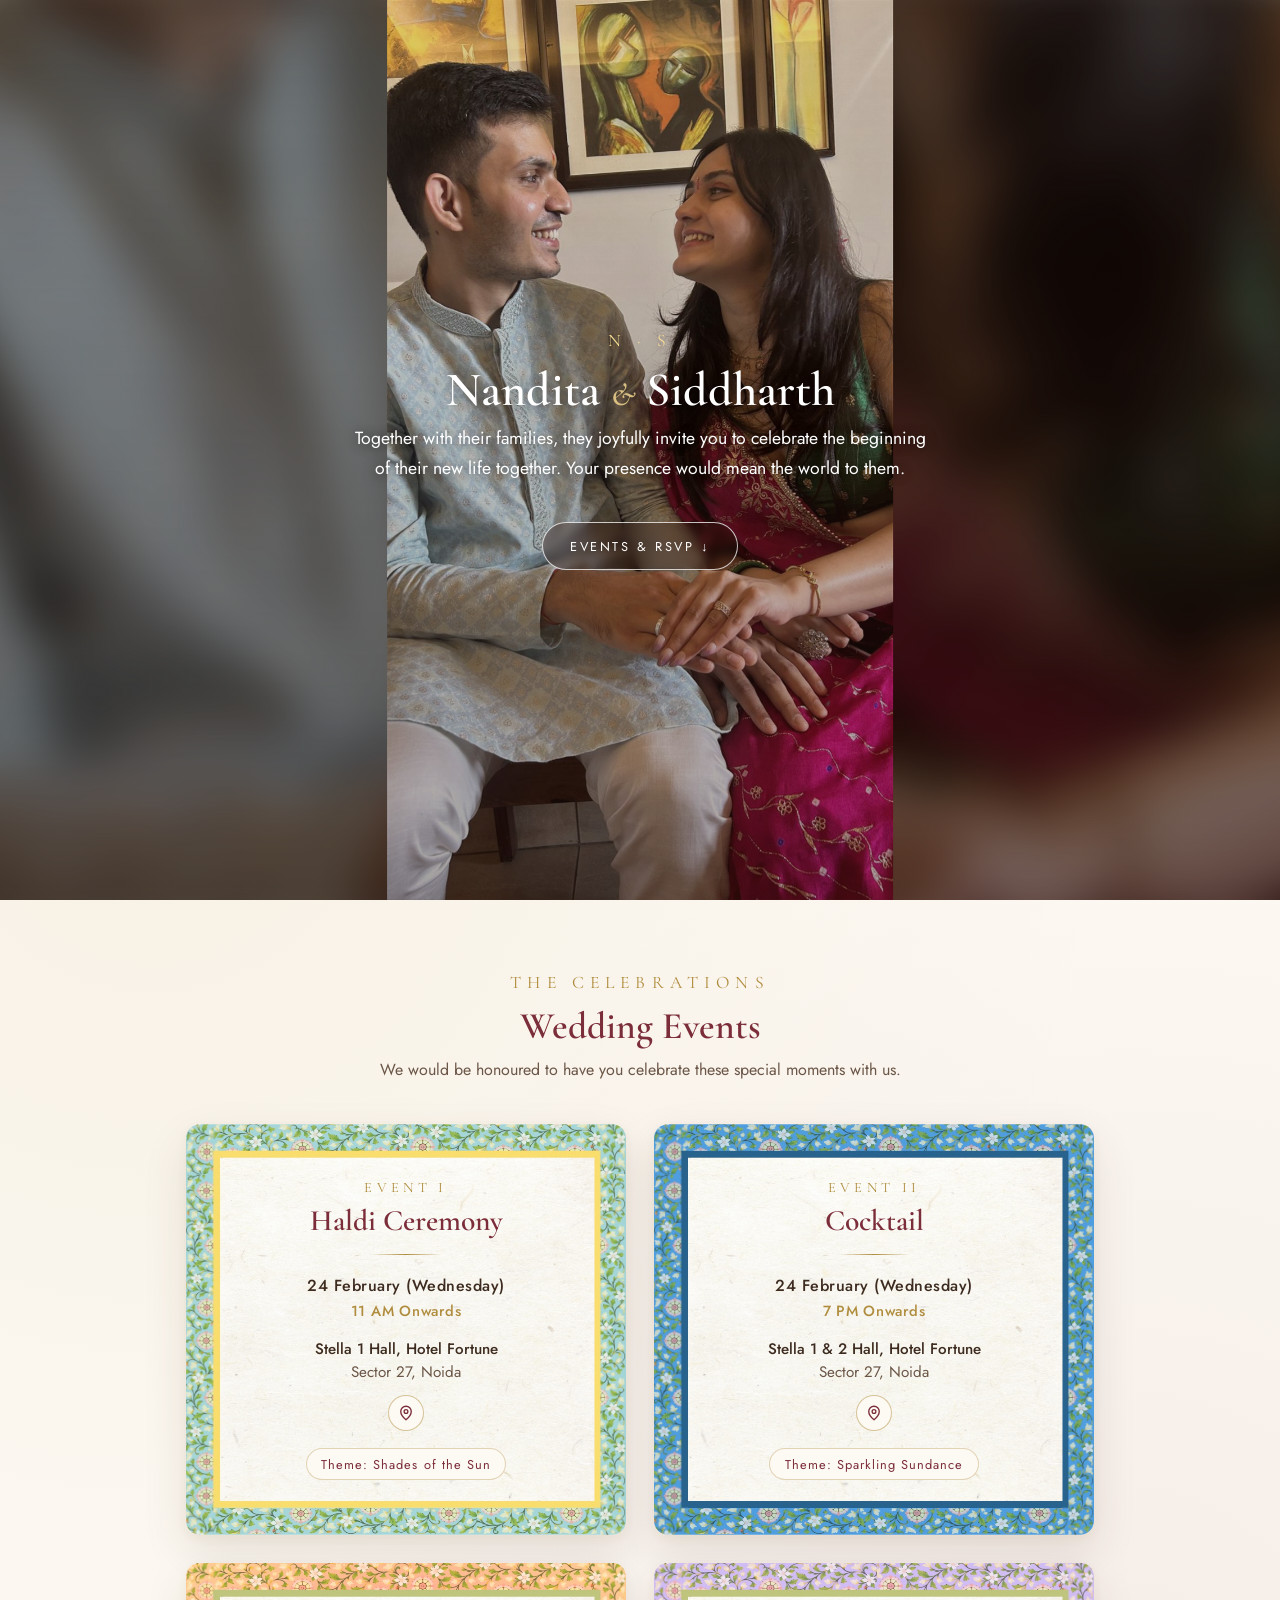
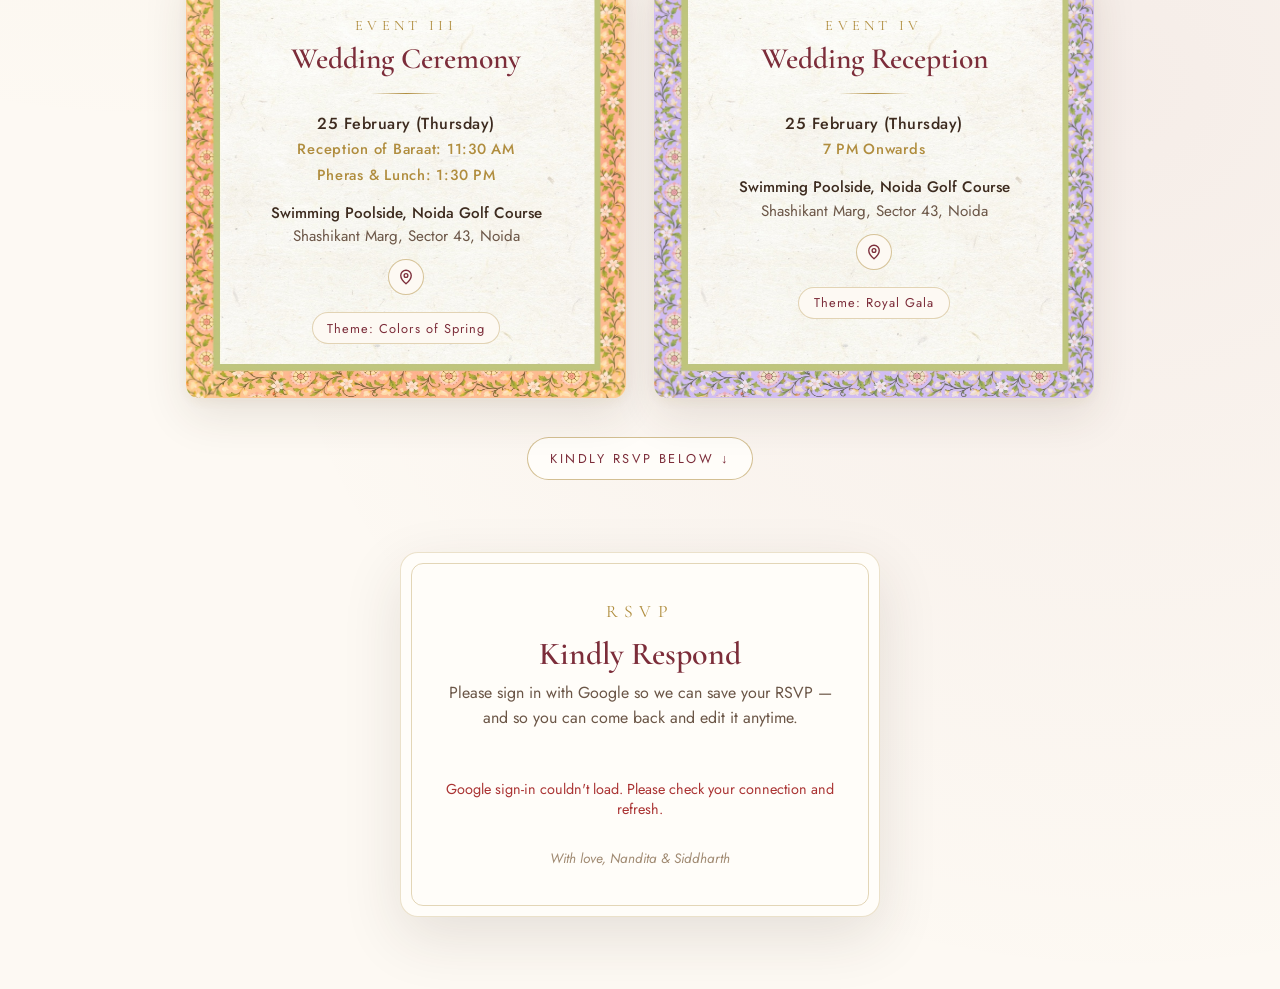
==== commit b16f97fb: "Add custom floral borders to event cards across all invitation links" ====
--- a/nandita/index.html
+++ b/nandita/index.html
@@ -7,7 +7,7 @@
   <link rel="preconnect" href="https://fonts.googleapis.com" />
   <link rel="preconnect" href="https://fonts.gstatic.com" crossorigin />
   <link href="https://fonts.googleapis.com/css2?family=Cormorant+Garamond:ital,wght@0,500;0,600;1,500&family=Jost:wght@300;400;500&display=swap" rel="stylesheet" />
-  <link rel="stylesheet" href="../assets/style.css" />
+  <link rel="stylesheet" href="../assets/style.css?v=2" />
 </head>
 <body class="rsvp" data-side="Bride - All Events">
 
@@ -37,7 +37,7 @@
     </div>
 
     <div class="events-grid">
-      <article class="event-card">
+      <article class="event-card event-card--haldi">
         <div class="event-tag">Event I</div>
         <h3 class="event-title">Haldi Ceremony</h3>
         <div class="event-divider" aria-hidden="true"></div>
@@ -51,7 +51,7 @@
         <span class="event-note">Theme: Shades of the Sun</span>
       </article>
 
-      <article class="event-card">
+      <article class="event-card event-card--sangeet">
         <div class="event-tag">Event II</div>
         <h3 class="event-title">Cocktail</h3>
         <div class="event-divider" aria-hidden="true"></div>
@@ -65,7 +65,7 @@
         <span class="event-note">Theme: Sparkling Sundance</span>
       </article>
 
-      <article class="event-card">
+      <article class="event-card event-card--wedding">
         <div class="event-tag">Event III</div>
         <h3 class="event-title">Wedding Ceremony</h3>
         <div class="event-divider" aria-hidden="true"></div>
@@ -80,7 +80,7 @@
         <span class="event-note">Theme: Colors of Spring</span>
       </article>
 
-      <article class="event-card">
+      <article class="event-card event-card--reception">
         <div class="event-tag">Event IV</div>
         <h3 class="event-title">Wedding Reception</h3>
         <div class="event-divider" aria-hidden="true"></div>
--- a/assets/style.css
+++ b/assets/style.css
@@ -475,6 +475,63 @@
   pointer-events: none;
 }
 
+.event-card--haldi,
+.event-card--sangeet,
+.event-card--wedding,
+.event-card--reception {
+  background: transparent;
+  border: none;
+  border-radius: 14px;
+  padding: 3.4rem 3.1rem;
+  isolation: isolate;
+}
+
+.event-card--haldi::before,
+.event-card--sangeet::before,
+.event-card--wedding::before,
+.event-card--reception::before {
+  inset: 0;
+  border-radius: inherit;
+  border-style: solid;
+  border-width: 34px 32px 34px 34px;
+  border-image-slice: 74 69 74 74 fill;
+  border-image-repeat: stretch;
+  clip-path: inset(0 round 14px);
+  z-index: -1;
+}
+
+.event-card--haldi::before {
+  border-image-source: url("haldi-border.jpg");
+}
+
+.event-card--sangeet::before {
+  border-image-source: url("sangeet-border.jpg");
+}
+
+.event-card--wedding::before {
+  border-image-source: url("wedding-border.jpg");
+}
+
+.event-card--reception::before {
+  border-image-source: url("reception-border.jpg");
+}
+
+@media (max-width: 480px) {
+  .event-card--haldi,
+  .event-card--sangeet,
+  .event-card--wedding,
+  .event-card--reception {
+    padding: 2.9rem 2.4rem;
+  }
+
+  .event-card--haldi::before,
+  .event-card--sangeet::before,
+  .event-card--wedding::before,
+  .event-card--reception::before {
+    border-width: 28px 26px 28px 28px;
+  }
+}
+
 .event-card.will-reveal {
   opacity: 0;
   transform: translateY(36px);
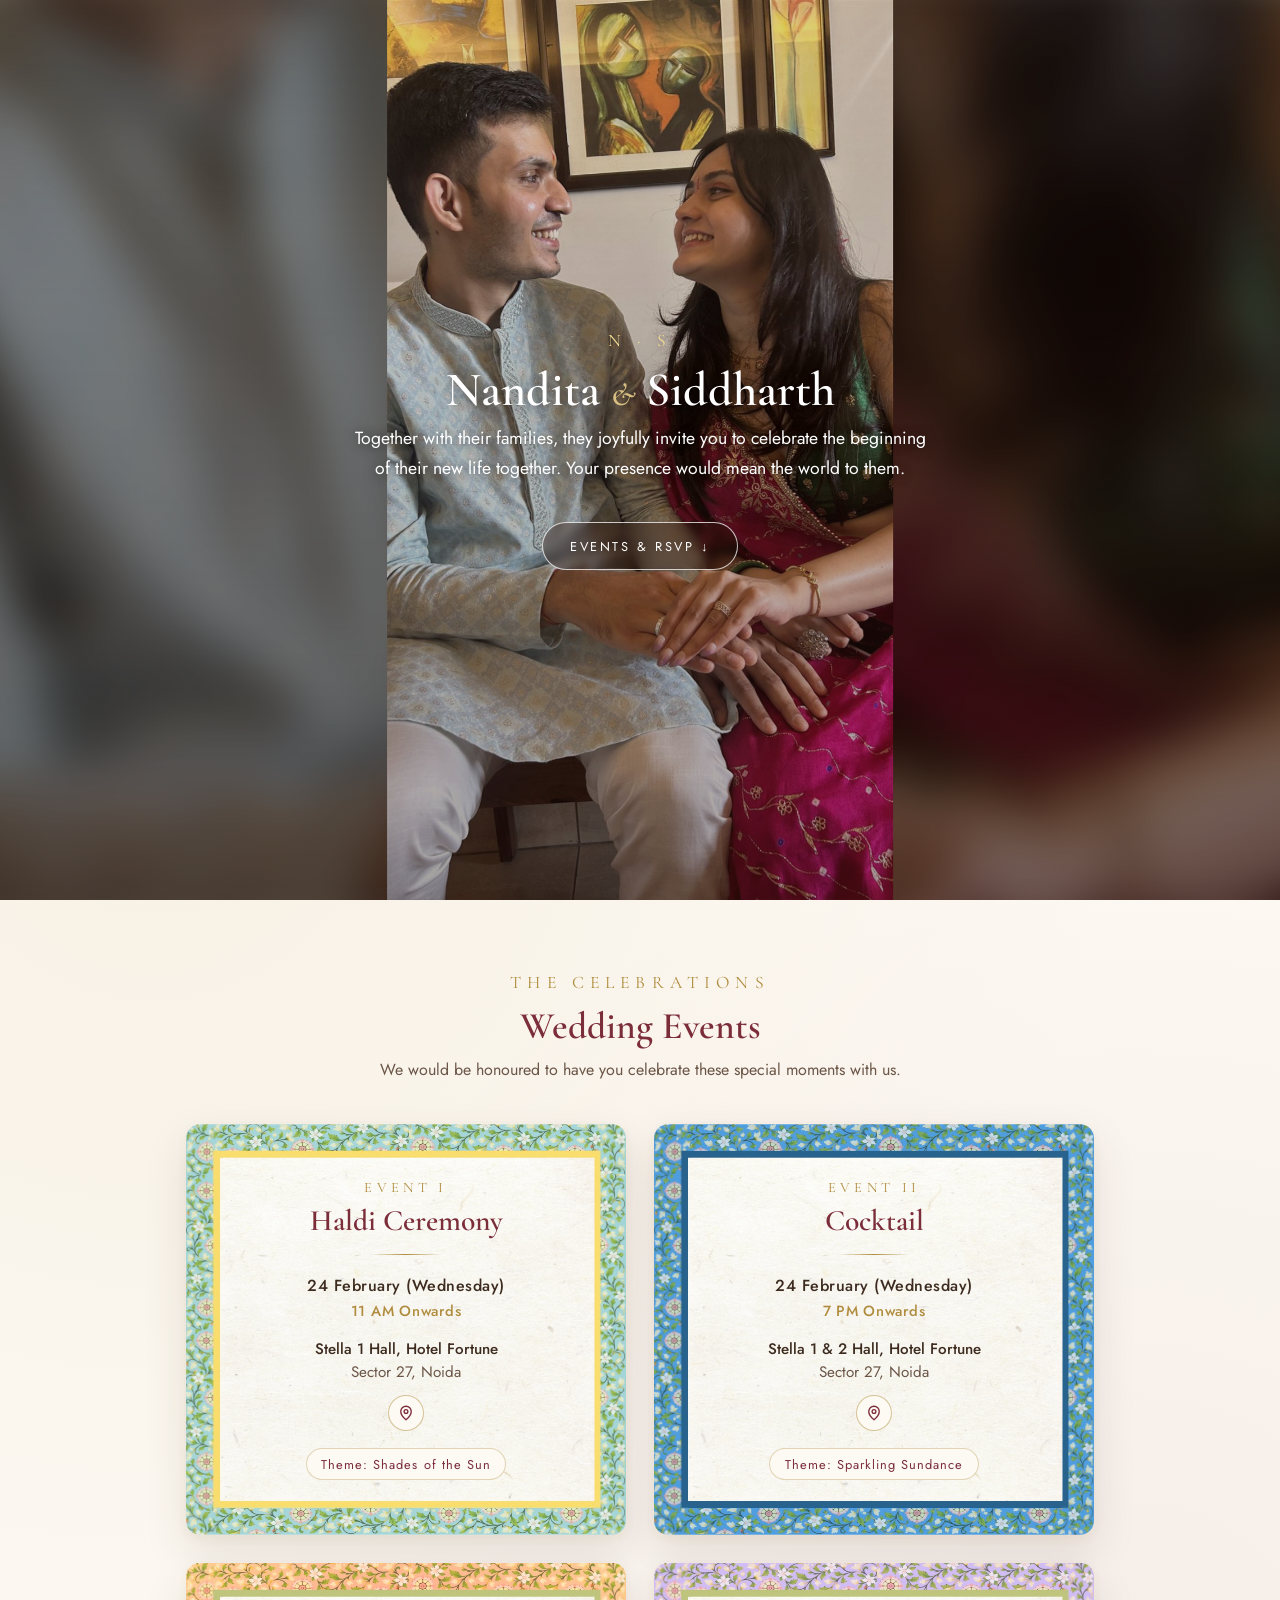
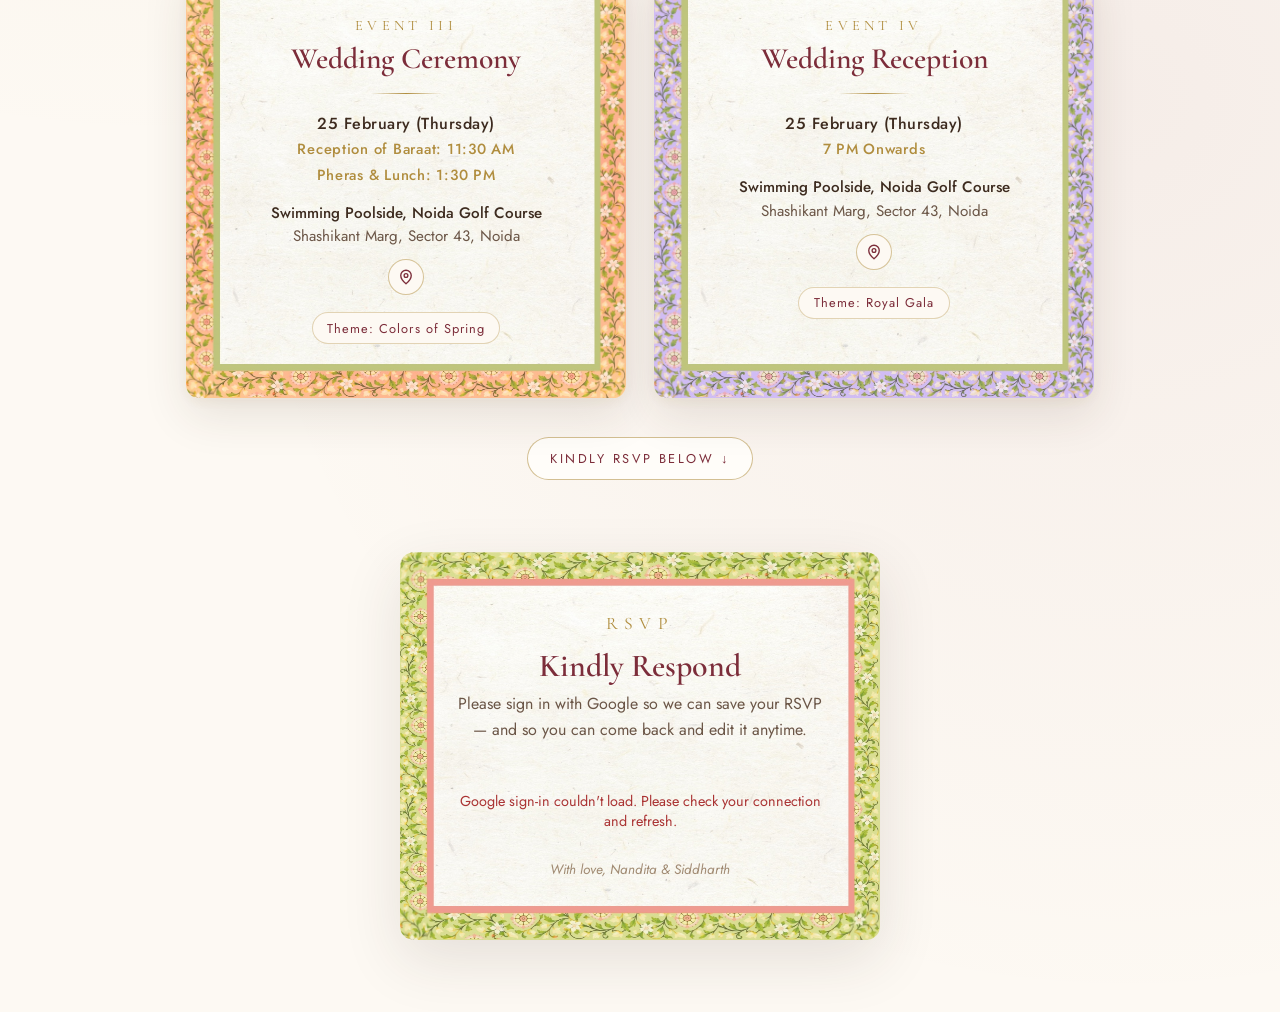
==== commit 8b23bde2: "Add custom floral border to Kindly Respond RSVP card" ====
--- a/nandita/index.html
+++ b/nandita/index.html
@@ -7,7 +7,7 @@
   <link rel="preconnect" href="https://fonts.googleapis.com" />
   <link rel="preconnect" href="https://fonts.gstatic.com" crossorigin />
   <link href="https://fonts.googleapis.com/css2?family=Cormorant+Garamond:ital,wght@0,500;0,600;1,500&family=Jost:wght@300;400;500&display=swap" rel="stylesheet" />
-  <link rel="stylesheet" href="../assets/style.css?v=2" />
+  <link rel="stylesheet" href="../assets/style.css?v=3" />
 </head>
 <body class="rsvp" data-side="Bride - All Events">
 
--- a/assets/style.css
+++ b/assets/style.css
@@ -29,24 +29,41 @@
 }
 
 .card {
-  background: #fffdf9;
+  background: transparent;
   max-width: 480px;
   width: 100%;
-  border-radius: 18px;
+  border-radius: 14px;
   box-shadow: var(--shadow);
-  padding: 3rem 2.5rem;
+  padding: 3.8rem 3.4rem;
   text-align: center;
-  border: 1px solid rgba(176, 141, 62, 0.25);
+  border: none;
   position: relative;
+  isolation: isolate;
 }
 
 .card::before {
   content: "";
   position: absolute;
-  inset: 10px;
-  border: 1px solid rgba(176, 141, 62, 0.35);
-  border-radius: 12px;
+  inset: 0;
+  border-radius: inherit;
+  border-style: solid;
+  border-width: 34px 32px 34px 34px;
+  border-image-source: url("rsvp-border.jpg");
+  border-image-slice: 74 69 74 74 fill;
+  border-image-repeat: stretch round;
+  clip-path: inset(0 round 14px);
   pointer-events: none;
+  z-index: -1;
+}
+
+@media (max-width: 480px) {
+  .card {
+    padding: 3.1rem 2.5rem;
+  }
+
+  .card::before {
+    border-width: 28px 26px 28px 28px;
+  }
 }
 
 .monogram {
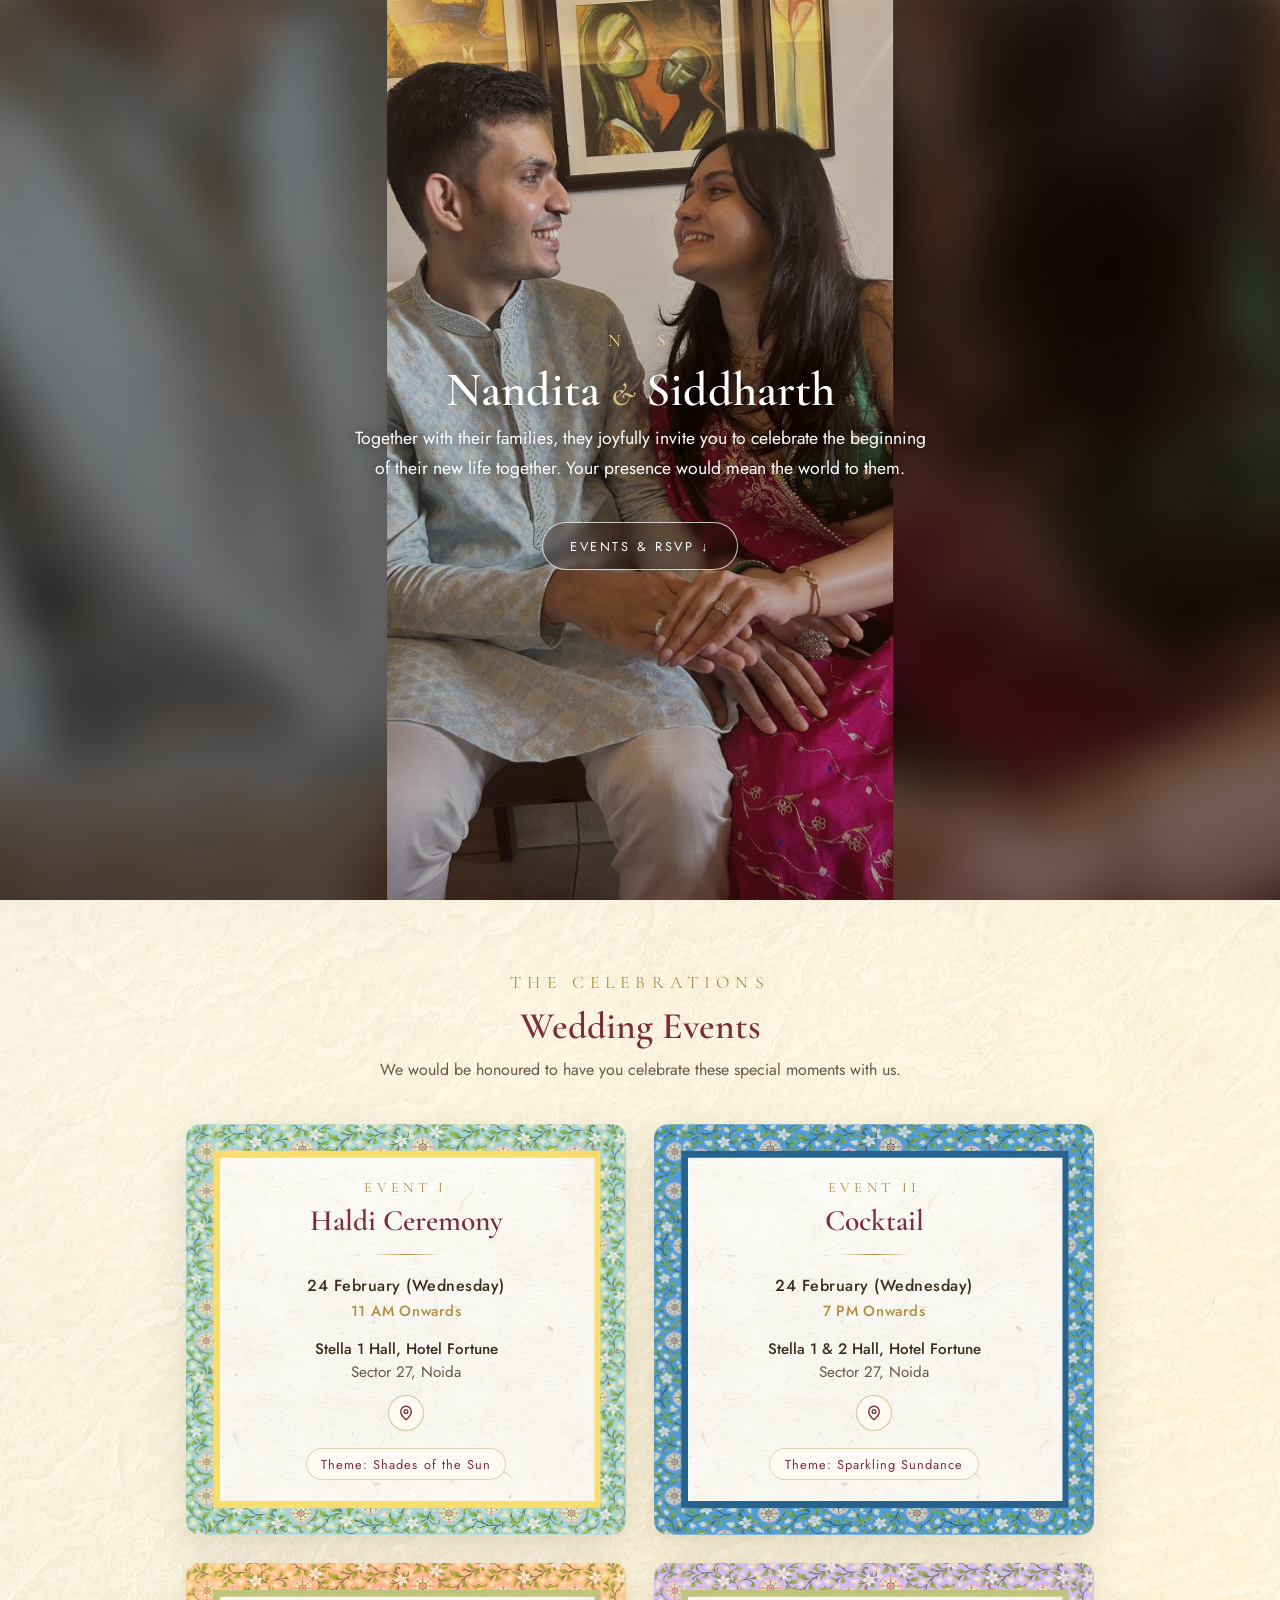
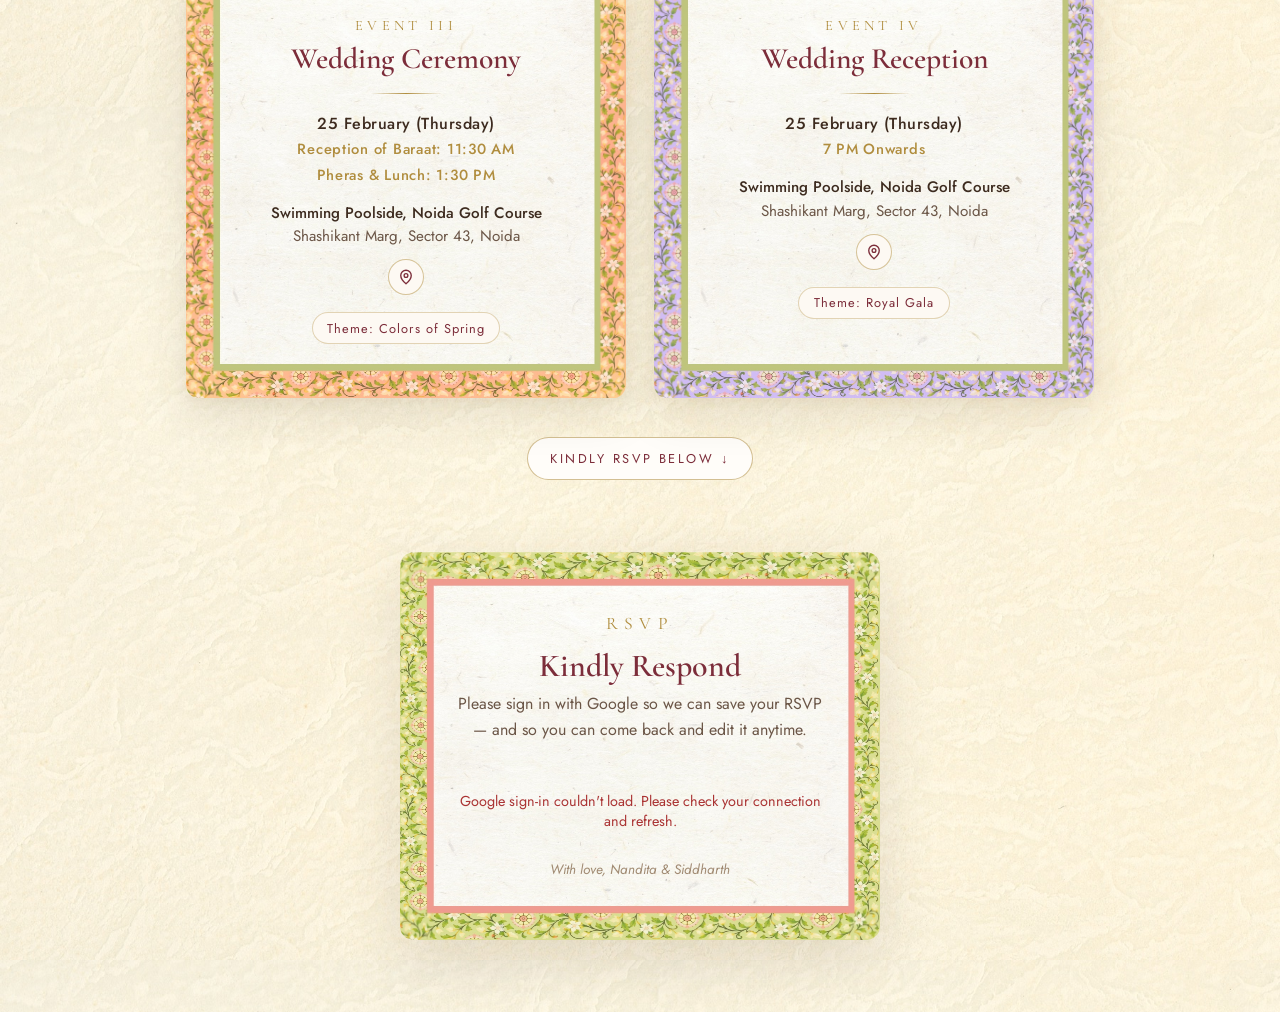
==== commit afb0be98: "Add textured paper background behind events and RSVP sections" ====
--- a/nandita/index.html
+++ b/nandita/index.html
@@ -7,7 +7,7 @@
   <link rel="preconnect" href="https://fonts.googleapis.com" />
   <link rel="preconnect" href="https://fonts.gstatic.com" crossorigin />
   <link href="https://fonts.googleapis.com/css2?family=Cormorant+Garamond:ital,wght@0,500;0,600;1,500&family=Jost:wght@300;400;500&display=swap" rel="stylesheet" />
-  <link rel="stylesheet" href="../assets/style.css?v=3" />
+  <link rel="stylesheet" href="../assets/style.css?v=4" />
 </head>
 <body class="rsvp" data-side="Bride - All Events">
 
--- a/assets/style.css
+++ b/assets/style.css
@@ -340,14 +340,16 @@
 body.rsvp {
   display: block;
   padding: 0;
-  background-color: var(--cream);
-  background-image:
-    radial-gradient(circle at 12% 30%, rgba(176, 141, 62, 0.08), transparent 45%),
-    radial-gradient(circle at 88% 65%, rgba(124, 45, 58, 0.06), transparent 45%);
+  background-color: #f8f0dc;
+  background-image: url("paper-bg.jpg");
+  background-repeat: repeat;
+  background-position: top center;
+  background-size: max(100%, 720px) auto;
 }
 
 .hero {
   position: relative;
+  isolation: isolate;
   min-height: 100vh;
   display: flex;
   align-items: center;
